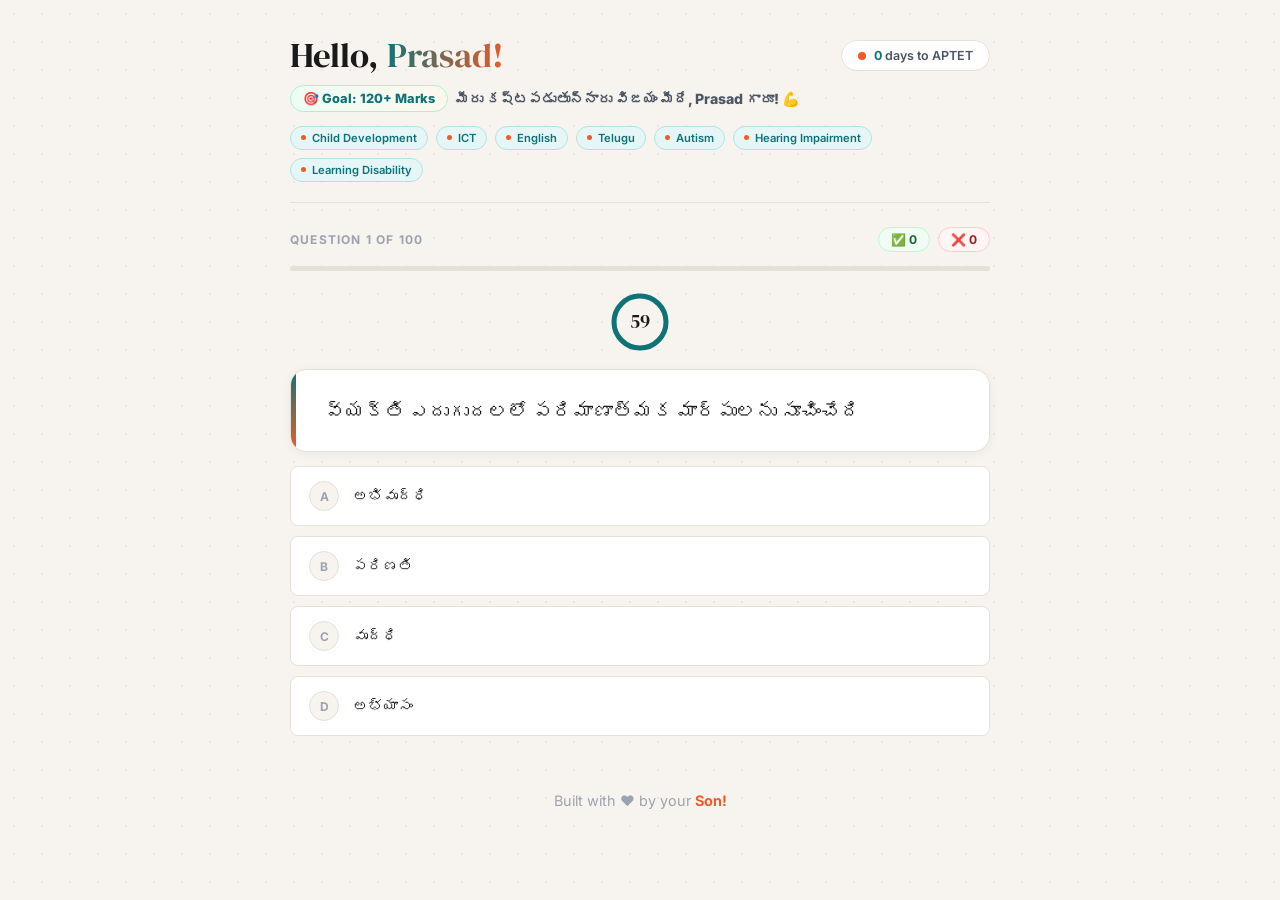
==== index.html @ bed736f5 "Day 6 Mock Test added" ====
<html lang="en">

<head>
    <meta charset="UTF-8" />
    <meta name="viewport" content="width=device-width, initial-scale=1.0" />
    <title>APTET Quiz – Prasad</title>
    <link rel="preconnect" href="https://fonts.googleapis.com">
    <link
        href="https://fonts.googleapis.com/css2?family=DM+Serif+Display&family=Inter:wght@400;500;600;700&display=swap"
        rel="stylesheet">
    <link rel="stylesheet" href="styles/style.css">
</head>

<body>

    <!-- HEADER -->
    <header>
        <div class="header-top">
            <h1 class="greeting">Hello, <em>Prasad!</em></h1>
            <div class="exam-pill">
                <span class="dot"></span>
                <span><strong id="days-left">–</strong> days to APTET</span>
            </div>
        </div>
        <p class="telugu-motivation">
            <span class="goal-badge">🎯 Goal: 120+ Marks</span>
            మీరు కష్టపడుతున్నారు విజయం మీదే, Prasad గారూ! 💪
        </p>
        <div class="subjects-strip" id="subjects-strip"></div>
    </header>

    <main>

        <!-- ── QUIZ SCREEN ── -->
        <div id="quiz-screen">
            <div class="quiz-topbar">
                <div class="q-label" id="q-label">Question 1 of 10</div>
                <div class="live-stats">
                    <div class="stat-chip score-chip" id="score-chip">✅ 0</div>
                    <div class="stat-chip wrong-chip" id="wrong-chip">❌ 0</div>
                </div>
            </div>

            <div class="progress-track">
                <div class="progress-fill" id="progress-fill" style="width:0%"></div>
            </div>

            <!-- Circular timer -->
            <div class="timer-ring-wrap">
                <div class="timer-ring" id="timer-ring">
                    <svg viewBox="0 0 62 62" width="62" height="62">
                        <circle class="tr-bg" cx="31" cy="31" r="26" />
                        <circle class="tr-arc" id="tr-arc" cx="31" cy="31" r="26" />
                    </svg>
                    <div class="timer-center">
                        <span class="timer-secs" id="timer-secs">60</span>
                    </div>
                </div>
            </div>

            <div class="q-card">
                <h2 id="q-text">Loading…</h2>
            </div>

            <div class="options-list" id="options-list"></div>
        </div>

        <!-- ── RESULT SCREEN ── -->
        <div id="result-screen">
            <div class="result-card">
                <div class="result-icon" id="res-icon">🎉</div>
                <div class="result-title" id="res-title">Well Done!</div>
                <div class="result-sub" id="res-sub">Here's your score</div>
                <div class="donut-wrap">
                    <div class="donut">
                        <svg viewBox="0 0 120 120" width="130" height="130">
                            <defs>
                                <linearGradient id="donutGrad" x1="0%" y1="0%" x2="100%" y2="0%">
                                    <stop offset="0%" stop-color="#0d7377" />
                                    <stop offset="100%" stop-color="#f05a28" />
                                </linearGradient>
                            </defs>
                            <circle class="d-bg" cx="60" cy="60" r="50" />
                            <circle class="d-arc" id="d-arc" cx="60" cy="60" r="50" stroke-dasharray="314"
                                stroke-dashoffset="314" />
                        </svg>
                        <div class="donut-inner">
                            <div class="donut-pct" id="d-pct">0%</div>
                            <div class="donut-lbl">Score</div>
                        </div>
                    </div>
                </div>
                <div class="stats-row">
                    <div class="s-box ok">
                        <div class="s-val" id="s-correct">0</div>
                        <div class="s-lbl">Correct</div>
                    </div>
                    <div class="s-box err">
                        <div class="s-val" id="s-wrong">0</div>
                        <div class="s-lbl">Wrong</div>
                    </div>
                </div>
                <button class="retry-btn" onclick="startQuiz()">Try Again</button>
            </div>
        </div>

    </main>

    <footer>Built with ❤️ by your <strong>Son!</strong></footer>

    <!-- STICKY BOTTOM BAR (explanation + next btn) -->
    <div class="bottom-bar" id="bottom-bar">
        <div class="bottom-bar-inner">
            <div class="exp-box">
                <div class="exp-head">💡 Explanation</div>
                <div id="exp-text"></div>
            </div>
            <button class="next-btn" id="next-btn" onclick="nextQ()">Next Question →</button>
        </div>
    </div>
    <script src="scripts/questions.js"></script>
    <script src="scripts/script.js"></script>
</body>

</html>
---- styles/style.css ----
/* ─── TOKENS ─────────────────────────────────── */
:root {
    --page-bg: #f7f4ef;
    --white: #ffffff;
    --teal: #0d7377;
    --coral: #f05a28;
    --amber: #f5a623;
    --green-ok: #16a34a;
    --red-err: #dc2626;
    --ink: #1a1a1a;
    --ink-mid: #4b5563;
    --ink-light: #9ca3af;
    --border: #e5e0d8;
    --radius-sm: 4px;
    --radius-md: 8px;
    --radius-lg: 16px;
    --bottom-bar-h: 0px;
    /* updated by JS when bar appears */
}

*,
*::before,
*::after {
    box-sizing: border-box;
    margin: 0;
    padding: 0;
    -webkit-tap-highlight-color: transparent;
}



html {
    scroll-behavior: smooth;
    scrollbar-width: thin;
    scrollbar-color: var(--coral) var(--border);
}

body {
    background: var(--page-bg);
    font-family: 'Inter', sans-serif;
    color: var(--ink);
    min-height: 100vh;
    display: flex;
    flex-direction: column;
    align-items: center;
    padding: 0 16px 0;
}

/* dot-grid texture */
body::before {
    content: '';
    position: fixed;
    inset: 0;
    background-image: radial-gradient(circle, #ccc6ba 1px, transparent 1px);
    background-size: 28px 28px;
    opacity: 0.28;
    pointer-events: none;
    z-index: 0;
}

/* ─── HEADER ─────────────────────────────────── */
header {
    width: 100%;
    max-width: 700px;
    margin-top: 36px;
    position: relative;
    z-index: 1;
    padding-bottom: 20px;
    border-bottom: 1.5px solid var(--border);
    animation: fadeUp .5s ease both;
}

.header-top {
    display: flex;
    align-items: flex-start;
    justify-content: space-between;
    width: 100%;
    flex-wrap: wrap;
    gap: 10px;
    margin-bottom: 10px;
}

.greeting {
    font-family: 'DM Serif Display', serif;
    font-size: clamp(1.6rem, 5vw, 2.2rem);
    font-weight: 400;
    line-height: 1.1;
    color: var(--ink);
}

.greeting em {
    font-style: normal;
    background: linear-gradient(100deg, var(--teal), var(--coral));
    background-clip: text;
    -webkit-background-clip: text;
    -webkit-text-fill-color: transparent;
}

.exam-pill {
    display: inline-flex;
    align-items: center;
    gap: 8px;
    background: var(--white);
    border: 1.5px solid var(--border);
    border-radius: 100px;
    padding: 7px 16px;
    font-size: 0.78rem;
    font-weight: 600;
    color: var(--ink-mid);
    white-space: nowrap;
    flex-shrink: 0;
    margin-top: 4px;
}

.exam-pill .dot {
    width: 8px;
    height: 8px;
    background: var(--coral);
    border-radius: 50%;
    animation: blink 1.6s ease infinite;
}

@keyframes blink {

    0%,
    100% {
        opacity: 1
    }

    50% {
        opacity: .3
    }
}

.exam-pill strong {
    color: var(--teal);
}

/* Telugu motivational line */
.telugu-motivation {
    font-size: 0.88rem;
    font-weight: 800;
    color: var(--ink-mid);
    line-height: 1.5;
    display: flex;
    align-items: center;
    gap: 7px;
    flex-wrap: wrap;
}

.telugu-motivation .goal-badge {
    display: inline-flex;
    align-items: center;
    gap: 5px;
    background: linear-gradient(100deg, #ecfdf5, #fff7ed);
    border: 1.5px solid #a7f3d0;
    border-radius: 100px;
    padding: 3px 12px;
    font-size: 0.8rem;
    font-weight: 800;
    color: var(--teal);
    white-space: nowrap;
}

/* Subjects Strip */
.subjects-strip {
    display: flex;
    flex-wrap: wrap;
    gap: 8px;
    margin-top: 14px;
}

.subject-tag {
    font-size: 0.7rem;
    font-weight: 600;
    color: var(--teal);
    background: #e6f6f7;
    border: 1px solid #b2e1e3;
    padding: 4px 10px;
    border-radius: 100px;
    display: flex;
    align-items: center;
    gap: 6px;
    transition: all .2s ease;
}

.subject-tag:hover {
    transform: translateY(-2px);
    background: var(--teal);
    color: var(--white);
    box-shadow: 0 4px 12px rgba(13, 115, 119, 0.15);
}

.subject-tag::before {
    content: '';
    width: 5px;
    height: 5px;
    background: var(--coral);
    border-radius: 50%;
}

/* ─── MAIN ───────────────────────────────────── */
main {
    width: 100%;
    max-width: 700px;
    margin-top: 24px;
    position: relative;
    z-index: 1;
    padding-bottom: calc(var(--bottom-bar-h) + 16px);
    transition: padding-bottom .38s cubic-bezier(.4, 0, .2, 1);
}

/* ─── QUIZ TOP BAR ───────────────────────────── */
.quiz-topbar {
    display: flex;
    align-items: center;
    justify-content: space-between;
    margin-bottom: 14px;
    gap: 10px;
}

.q-label {
    font-size: 0.75rem;
    font-weight: 700;
    text-transform: uppercase;
    letter-spacing: 1.2px;
    color: var(--ink-light);
}

.live-stats {
    display: flex;
    gap: 8px;
}

.stat-chip {
    display: flex;
    align-items: center;
    gap: 5px;
    background: var(--white);
    border: 1.5px solid var(--border);
    border-radius: 100px;
    padding: 4px 12px;
    font-size: 0.75rem;
    font-weight: 700;
    color: var(--ink-mid);
}

.stat-chip.wrong-chip {
    border-color: #fecaca;
    background: #fff5f5;
    color: #991b1b;
}

.stat-chip.score-chip {
    border-color: #bbf7d0;
    background: #f0fdf4;
    color: #166534;
}

/* ─── PROGRESS ───────────────────────────────── */
.progress-track {
    background: var(--border);
    border-radius: 100px;
    height: 5px;
    margin-bottom: 20px;
    overflow: hidden;
}

.progress-fill {
    height: 100%;
    background: linear-gradient(90deg, var(--teal), var(--coral));
    border-radius: 100px;
    transition: width .55s cubic-bezier(.4, 0, .2, 1);
}

/* ─── TIMER — circular ring ──────────────────── */
.timer-ring-wrap {
    display: flex;
    justify-content: center;
    margin-bottom: 16px;
}

.timer-ring {
    position: relative;
    width: 62px;
    height: 62px;
    flex-shrink: 0;
}

.timer-ring svg {
    transform: rotate(-90deg);
    display: block;
}

.timer-ring .tr-bg {
    fill: none;
    stroke: var(--border);
    stroke-width: 5;
}

.timer-ring .tr-arc {
    fill: none;
    stroke-width: 5;
    stroke-linecap: round;
    stroke: var(--teal);
    /* circumference of r=26: 2π×26 ≈ 163.4 */
    stroke-dasharray: 163.4;
    stroke-dashoffset: 0;
    transition: stroke-dashoffset 1s linear, stroke .4s ease;
}

.timer-ring .tr-arc.urgent {
    stroke: var(--red-err);
}

.timer-center {
    position: absolute;
    inset: 0;
    display: flex;
    flex-direction: column;
    align-items: center;
    justify-content: center;
    pointer-events: none;
}

.timer-secs {
    font-family: 'DM Serif Display', serif;
    font-size: 1.2rem;
    line-height: 1;
    color: var(--ink);
    transition: color .3s;
}

.timer-secs.urgent {
    color: var(--red-err);
}

/* pulse when urgent */
@keyframes timerPulse {

    0%,
    100% {
        transform: scale(1);
    }

    50% {
        transform: scale(1.08);
    }
}

.timer-ring.urgent-ring {
    animation: timerPulse .7s ease infinite;
}

/* ─── QUESTION CARD ──────────────────────────── */
.q-card {
    background: var(--white);
    border: 1.5px solid var(--border);
    border-radius: var(--radius-lg);
    padding: 26px 26px 24px 34px;
    margin-bottom: 14px;
    position: relative;
    overflow: hidden;
    box-shadow: 0 2px 12px rgba(0, 0, 0, 0.05);
    animation: fadeUp .35s ease both;
}

.q-card::before {
    content: '';
    position: absolute;
    left: 0;
    top: 0;
    bottom: 0;
    width: 5px;
    background: linear-gradient(180deg, var(--teal), var(--coral));
    border-radius: 4px 0 0 4px;
}

.q-card h2 {
    font-family: 'DM Serif Display', serif;
    font-size: clamp(1rem, 3vw, 1.22rem);
    font-weight: 400;
    line-height: 1.6;
    color: var(--ink);
}

/* ─── OPTIONS ────────────────────────────────── */
.options-list {
    display: flex;
    flex-direction: column;
    gap: 10px;
}

.opt {
    display: flex;
    align-items: center;
    gap: 14px;
    background: var(--white);
    border: 1.5px solid var(--border);
    border-radius: var(--radius-md);
    padding: 14px 18px;
    cursor: pointer;
    font-size: 0.92rem;
    color: var(--ink);
    text-align: left;
    font-family: 'Inter', sans-serif;
    transition: border-color .15s, background .15s, transform .15s;
}

.opt:focus-visible {
    outline: 2px solid var(--teal);
    outline-offset: 2px;
}

.opt-key {
    width: 30px;
    height: 30px;
    border-radius: 50%;
    border: 1.5px solid var(--border);
    display: flex;
    align-items: center;
    justify-content: center;
    font-size: 0.75rem;
    font-weight: 700;
    color: var(--ink-light);
    flex-shrink: 0;
    background: var(--page-bg);
    transition: background .15s, border-color .15s, color .15s;
}

.opt:not(:disabled):hover {
    border-color: var(--teal);
    background: #f0fafb;
    transform: translateX(3px);
}

.opt:not(:disabled):hover .opt-key {
    background: var(--teal);
    border-color: var(--teal);
    color: var(--white);
}

.opt.correct {
    border-color: var(--green-ok);
    background: #f0fdf4;
}

.opt.correct .opt-key {
    background: var(--green-ok);
    border-color: var(--green-ok);
    color: var(--white);
}

.opt.wrong {
    border-color: var(--red-err);
    background: #fff5f5;
}

.opt.wrong .opt-key {
    background: var(--red-err);
    border-color: var(--red-err);
    color: var(--white);
}

.opt:disabled {
    cursor: not-allowed;
}

/* ─── STICKY BOTTOM BAR ──────────────────────── */
.bottom-bar {
    position: fixed;
    bottom: 0;
    left: 0;
    right: 0;
    z-index: 100;
    display: flex;
    justify-content: center;
    /* hidden by default — slides up when shown */
    transform: translateY(100%);
    transition: transform .38s cubic-bezier(.4, 0, .2, 1);
}

.bottom-bar.visible {
    transform: translateY(0);
}

.bottom-bar-inner {
    width: 100%;
    max-width: 700px;
    padding: 14px 16px 20px;
    background: rgba(247, 244, 239, 0.96);
    backdrop-filter: blur(14px);
    -webkit-backdrop-filter: blur(14px);
    border-top: 1.5px solid var(--border);
    display: flex;
    flex-direction: column;
    gap: 10px;
}

/* Explanation inside bar */
.exp-box {
    background: #fffbeb;
    border: 1.5px solid #fde68a;
    border-radius: var(--radius-md);
    padding: 12px 16px;
    font-size: 0.85rem;
    line-height: 1.7;
    color: #78350f;
}

.exp-head {
    font-size: 0.68rem;
    font-weight: 700;
    text-transform: uppercase;
    letter-spacing: 1px;
    color: #92400e;
    margin-bottom: 5px;
}

/* Next button */
.next-btn {
    width: 100%;
    padding: 14px 20px;
    background: linear-gradient(100deg, var(--teal) 0%, var(--coral) 100%);
    color: var(--white);
    border: none;
    border-radius: var(--radius-md);
    font-family: 'Inter', sans-serif;
    font-size: 0.95rem;
    font-weight: 700;
    cursor: pointer;
    transition: opacity .15s, transform .15s;
    box-shadow: 0 3px 14px rgba(13, 115, 119, 0.25);
}

.next-btn:hover,
.next-btn:active {
    opacity: .88;
}

/* ─── RESULT SCREEN ──────────────────────────── */
#result-screen {
    display: none;
    animation: fadeUp .5s ease both;
    padding-bottom: 40px;
}

.result-card {
    background: var(--white);
    border: 1.5px solid var(--border);
    border-radius: var(--radius-lg);
    padding: 40px 32px 32px;
    text-align: center;
    box-shadow: 0 4px 20px rgba(0, 0, 0, 0.06);
}

.result-icon {
    font-size: 3.5rem;
    margin-bottom: 10px;
    animation: popIn .5s cubic-bezier(.17, .67, .35, 1.5) both;
}

@keyframes popIn {
    from {
        transform: scale(0)
    }

    to {
        transform: scale(1)
    }
}

.result-title {
    font-family: 'DM Serif Display', serif;
    font-size: 2rem;
    font-weight: 400;
    color: var(--ink);
    margin-bottom: 6px;
}

.result-sub {
    font-size: 0.88rem;
    color: var(--ink-light);
    margin-bottom: 32px;
}

/* donut */
.donut-wrap {
    display: flex;
    justify-content: center;
    margin-bottom: 28px;
}

.donut {
    position: relative;
    width: 130px;
    height: 130px;
}

.donut svg {
    transform: rotate(-90deg);
    display: block;
}

.donut .d-bg {
    fill: none;
    stroke: var(--border);
    stroke-width: 9;
}

.donut .d-arc {
    fill: none;
    stroke-width: 9;
    stroke-linecap: round;
    stroke: url(#donutGrad);
    transition: stroke-dashoffset 1.1s cubic-bezier(.4, 0, .2, 1);
}

.donut-inner {
    position: absolute;
    inset: 0;
    display: flex;
    flex-direction: column;
    align-items: center;
    justify-content: center;
}

.donut-pct {
    font-family: 'DM Serif Display', serif;
    font-size: 2rem;
    line-height: 1;
    color: var(--ink);
}

.donut-lbl {
    font-size: 0.68rem;
    font-weight: 600;
    color: var(--ink-light);
    margin-top: 3px;
}

.stats-row {
    display: grid;
    grid-template-columns: repeat(2, 1fr);
    gap: 10px;
    margin-bottom: 28px;
}

.s-box {
    border: 1.5px solid var(--border);
    border-radius: var(--radius-sm);
    padding: 14px 8px;
    background: var(--page-bg);
}

.s-val {
    font-family: 'DM Serif Display', serif;
    font-size: 1.8rem;
    line-height: 1;
}

.s-lbl {
    font-size: 0.7rem;
    font-weight: 600;
    color: var(--ink-light);
    margin-top: 4px;
}

.s-box.ok .s-val {
    color: var(--green-ok);
}

.s-box.err .s-val {
    color: var(--red-err);
}

.retry-btn {
    width: 100%;
    padding: 14px;
    background: linear-gradient(100deg, var(--teal), var(--coral));
    color: var(--white);
    border: none;
    border-radius: var(--radius-md);
    font-family: 'Inter', sans-serif;
    font-size: 0.95rem;
    font-weight: 700;
    cursor: pointer;
    transition: opacity .15s, transform .15s;
    box-shadow: 0 3px 14px rgba(13, 115, 119, 0.25);
}

.retry-btn:hover {
    opacity: .88;
    transform: translateY(-1px);
}

/* ─── FOOTER ─────────────────────────────────── */
footer {
    position: relative;
    z-index: 1;
    margin-top: 40px;
    margin-bottom: 28px;
    font-size: 0.9rem;
    color: var(--ink-light);
    text-align: center;
}

footer strong {
    color: var(--coral);
}

/* ─── CONFETTI ───────────────────────────────── */
.cf {
    position: fixed;
    width: 7px;
    height: 13px;
    border-radius: 2px;
    top: -20px;
    pointer-events: none;
    z-index: 9999;
    animation: cfFall linear forwards;
}

@keyframes cfFall {
    to {
        transform: translateY(110vh) rotate(600deg);
        opacity: 0;
    }
}

/* ─── UTIL ───────────────────────────────────── */
@keyframes fadeUp {
    from {
        opacity: 0;
        transform: translateY(14px);
    }

    to {
        opacity: 1;
        transform: translateY(0);
    }
}
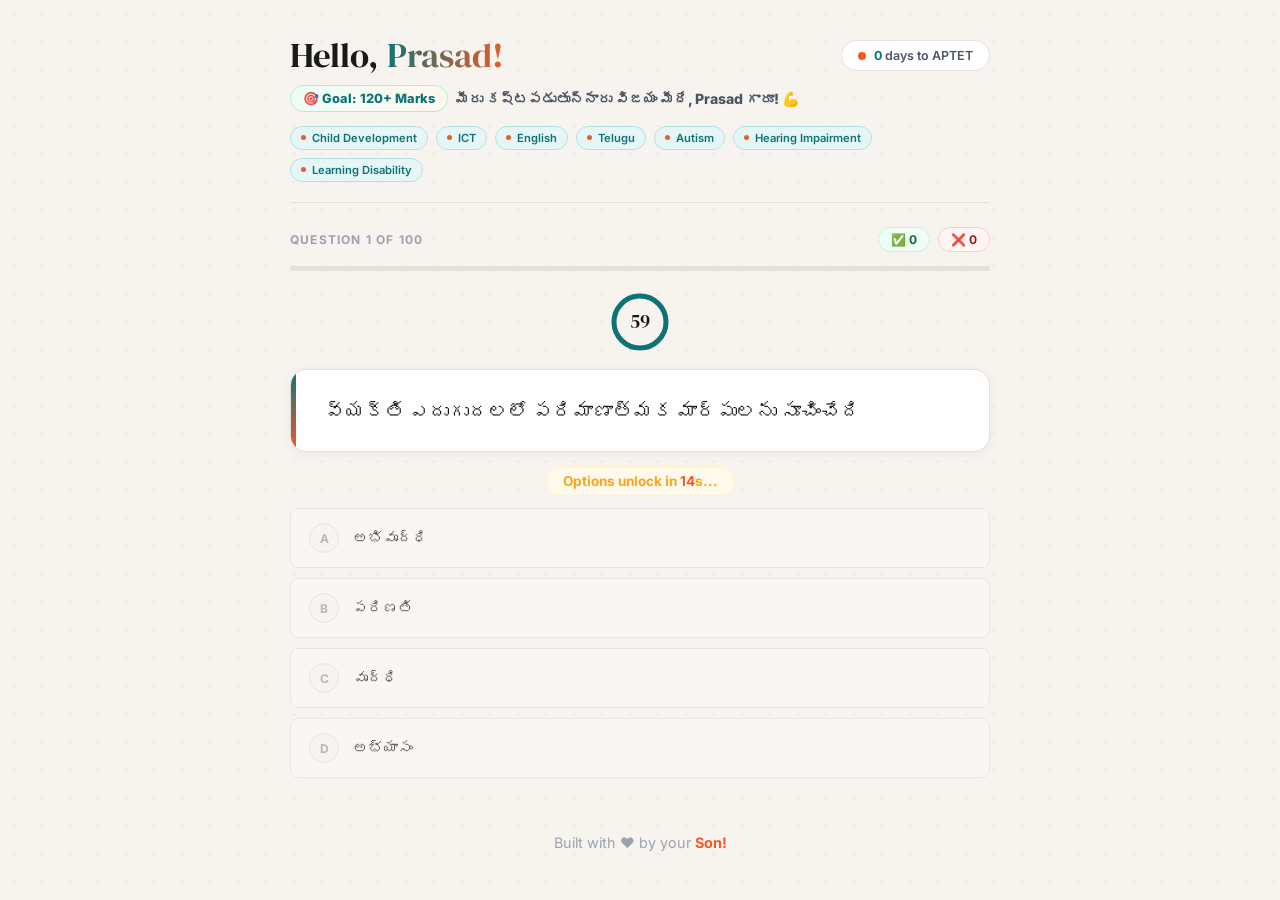
==== commit 36fedd7d: "Options unlock after 15sec fetature" ====
--- a/index.html
+++ b/index.html
@@ -62,6 +62,10 @@
                 <h2 id="q-text">Loading…</h2>
             </div>
 
+            <div id="lock-notice" class="lock-notice">
+                Options unlock in <span id="lock-timer">15</span>s...
+            </div>
+
             <div class="options-list" id="options-list"></div>
         </div>
 
--- a/styles/style.css
+++ b/styles/style.css
@@ -384,6 +384,26 @@
     color: var(--ink);
 }
 
+/* ─── LOCK NOTICE ────────────────────────────── */
+.lock-notice {
+    text-align: center;
+    font-size: 0.85rem;
+    font-weight: 700;
+    color: var(--amber);
+    margin: 0 auto 12px;
+    background: #fff9eb;
+    padding: 6px 16px;
+    border-radius: 100px;
+    border: 1px solid #fef3c7;
+    display: block;
+    width: fit-content;
+    animation: fadeUp .3s ease both;
+}
+
+#lock-timer {
+    color: var(--coral);
+}
+
 /* ─── OPTIONS ────────────────────────────────── */
 .options-list {
     display: flex;
@@ -464,6 +484,11 @@
 
 .opt:disabled {
     cursor: not-allowed;
+}
+
+.opt:disabled:not(.correct):not(.wrong) {
+    opacity: 0.75;
+    background: #f9f9f9;
 }
 
 /* ─── STICKY BOTTOM BAR ──────────────────────── */
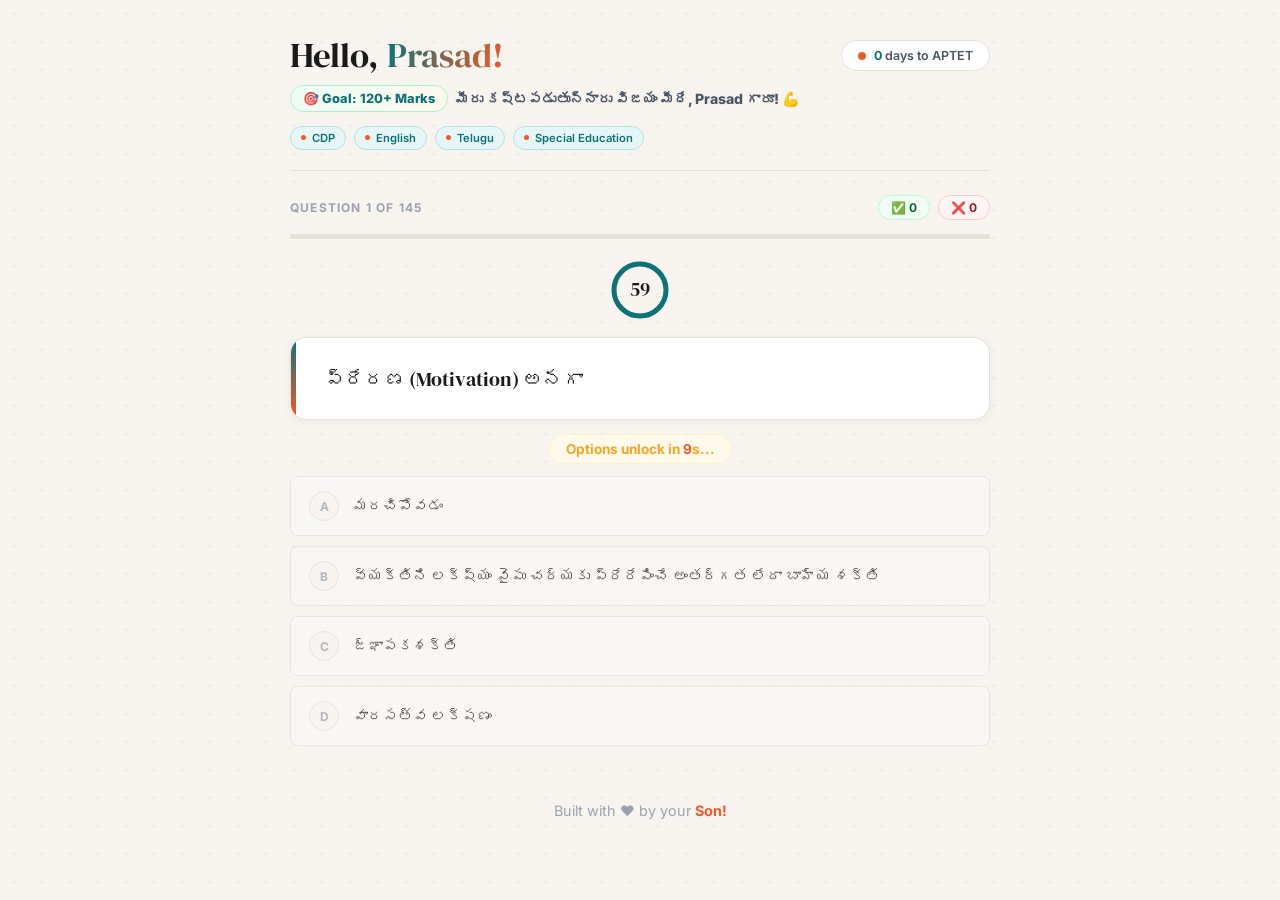
==== commit 6467d2f5: "Feature: Mistakes Report Generating at he end of the quiz" ====
--- a/index.html
+++ b/index.html
@@ -104,7 +104,10 @@
                         <div class="s-lbl">Wrong</div>
                     </div>
                 </div>
-                <button class="retry-btn" onclick="startQuiz()">Try Again</button>
+                <div class="result-actions">
+                    <button class="retry-btn" onclick="startQuiz()">Try Again</button>
+                    <button class="download-btn" id="download-btn" onclick="downloadPDF()">Download Report (PDF)</button>
+                </div>
             </div>
         </div>
 
--- a/styles/style.css
+++ b/styles/style.css
@@ -184,13 +184,6 @@
     transition: all .2s ease;
 }
 
-.subject-tag:hover {
-    transform: translateY(-2px);
-    background: var(--teal);
-    color: var(--white);
-    box-shadow: 0 4px 12px rgba(13, 115, 119, 0.15);
-}
-
 .subject-tag::before {
     content: '';
     width: 5px;
@@ -719,6 +712,38 @@
     transform: translateY(-1px);
 }
 
+/* ─── RESULT ACTIONS ──────────────────────────── */
+.result-actions {
+    display: flex;
+    flex-direction: column;
+    gap: 10px;
+}
+
+.download-btn {
+    width: 100%;
+    padding: 14px;
+    background: var(--white);
+    color: var(--teal);
+    border: 2px solid var(--teal);
+    border-radius: var(--radius-md);
+    font-family: 'Inter', sans-serif;
+    font-size: 0.95rem;
+    font-weight: 700;
+    cursor: pointer;
+    transition: all .15s;
+    box-shadow: 0 3px 14px rgba(13, 115, 119, 0.12);
+}
+
+.download-btn:hover {
+    background: var(--teal);
+    color: var(--white);
+    transform: translateY(-1px);
+}
+
+.download-btn:active {
+    transform: translateY(0);
+}
+
 /* ─── FOOTER ─────────────────────────────────── */
 footer {
     position: relative;
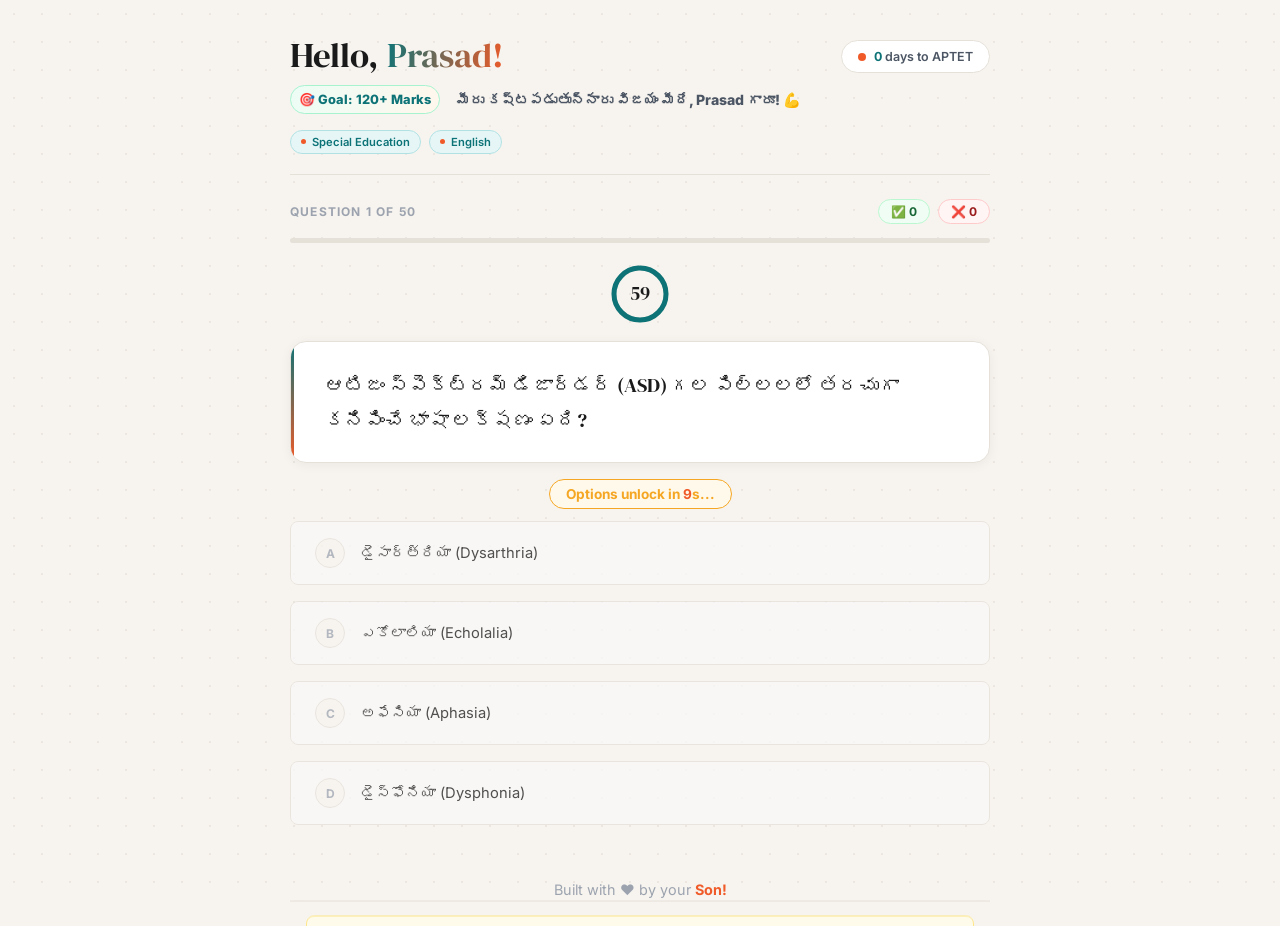
==== commit 0674b161: "Made some changes in styles" ====
--- a/index.html
+++ b/index.html
@@ -122,7 +122,7 @@
                 <div class="exp-head">💡 Explanation</div>
                 <div id="exp-text"></div>
             </div>
-            <button class="next-btn" id="next-btn" onclick="nextQ()">Next Question →</button>
+            <button class="next-btn" id="next-btn" onclick="nextQ()">Next Question</button>
         </div>
     </div>
     <script src="scripts/questions.js"></script>
--- a/styles/style.css
+++ b/styles/style.css
@@ -103,7 +103,7 @@
     background: var(--white);
     border: 1.5px solid var(--border);
     border-radius: 100px;
-    padding: 7px 16px;
+    padding: 0.5rem 1rem;
     font-size: 0.78rem;
     font-weight: 600;
     color: var(--ink-mid);
@@ -117,7 +117,7 @@
     height: 8px;
     background: var(--coral);
     border-radius: 50%;
-    animation: blink 1.6s ease infinite;
+    animation: blink 2s ease infinite;
 }
 
 @keyframes blink {
@@ -144,18 +144,18 @@
     line-height: 1.5;
     display: flex;
     align-items: center;
-    gap: 7px;
+    gap: 1rem;
     flex-wrap: wrap;
 }
 
 .telugu-motivation .goal-badge {
     display: inline-flex;
     align-items: center;
-    gap: 5px;
+    gap: 0.5rem;
     background: linear-gradient(100deg, #ecfdf5, #fff7ed);
     border: 1.5px solid #a7f3d0;
     border-radius: 100px;
-    padding: 3px 12px;
+    padding: 0.25rem 0.5rem;
     font-size: 0.8rem;
     font-weight: 800;
     color: var(--teal);
@@ -167,7 +167,7 @@
     display: flex;
     flex-wrap: wrap;
     gap: 8px;
-    margin-top: 14px;
+    margin-top: 1rem;
 }
 
 .subject-tag {
@@ -351,7 +351,7 @@
     border: 1.5px solid var(--border);
     border-radius: var(--radius-lg);
     padding: 26px 26px 24px 34px;
-    margin-bottom: 14px;
+    margin-bottom: 1rem;
     position: relative;
     overflow: hidden;
     box-shadow: 0 2px 12px rgba(0, 0, 0, 0.05);
@@ -364,16 +364,15 @@
     left: 0;
     top: 0;
     bottom: 0;
-    width: 5px;
+    width: 3px;
     background: linear-gradient(180deg, var(--teal), var(--coral));
-    border-radius: 4px 0 0 4px;
 }
 
 .q-card h2 {
     font-family: 'DM Serif Display', serif;
     font-size: clamp(1rem, 3vw, 1.22rem);
-    font-weight: 400;
-    line-height: 1.6;
+    font-weight: 500;
+    line-height: 1.8;
     color: var(--ink);
 }
 
@@ -387,7 +386,7 @@
     background: #fff9eb;
     padding: 6px 16px;
     border-radius: 100px;
-    border: 1px solid #fef3c7;
+    border: 1px solid var(--amber);
     display: block;
     width: fit-content;
     animation: fadeUp .3s ease both;
@@ -401,17 +400,17 @@
 .options-list {
     display: flex;
     flex-direction: column;
-    gap: 10px;
+    gap: 1rem;
 }
 
 .opt {
     display: flex;
     align-items: center;
-    gap: 14px;
+    gap: 1rem;
     background: var(--white);
     border: 1.5px solid var(--border);
     border-radius: var(--radius-md);
-    padding: 14px 18px;
+    padding: 1rem 1.5rem;
     cursor: pointer;
     font-size: 0.92rem;
     color: var(--ink);
@@ -438,13 +437,12 @@
     color: var(--ink-light);
     flex-shrink: 0;
     background: var(--page-bg);
-    transition: background .15s, border-color .15s, color .15s;
+    transition: all 0.3s ease-in-out;
 }
 
 .opt:not(:disabled):hover {
     border-color: var(--teal);
     background: #f0fafb;
-    transform: translateX(3px);
 }
 
 .opt:not(:disabled):hover .opt-key {
@@ -520,10 +518,11 @@
     background: #fffbeb;
     border: 1.5px solid #fde68a;
     border-radius: var(--radius-md);
-    padding: 12px 16px;
+    padding: 0.5rem 1rem;
     font-size: 0.85rem;
+    font-weight: 600;
     line-height: 1.7;
-    color: #78350f;
+    color: var(--teal);
 }
 
 .exp-head {
@@ -532,22 +531,22 @@
     text-transform: uppercase;
     letter-spacing: 1px;
     color: #92400e;
-    margin-bottom: 5px;
 }
 
 /* Next button */
 .next-btn {
     width: 100%;
-    padding: 14px 20px;
+    padding: 1rem 1.5rem;
     background: linear-gradient(100deg, var(--teal) 0%, var(--coral) 100%);
     color: var(--white);
     border: none;
     border-radius: var(--radius-md);
     font-family: 'Inter', sans-serif;
     font-size: 0.95rem;
-    font-weight: 700;
+    font-weight: 600;
+    letter-spacing: 0.7;
     cursor: pointer;
-    transition: opacity .15s, transform .15s;
+    transition: all 0.3s ease-in-out;
     box-shadow: 0 3px 14px rgba(13, 115, 119, 0.25);
 }
 
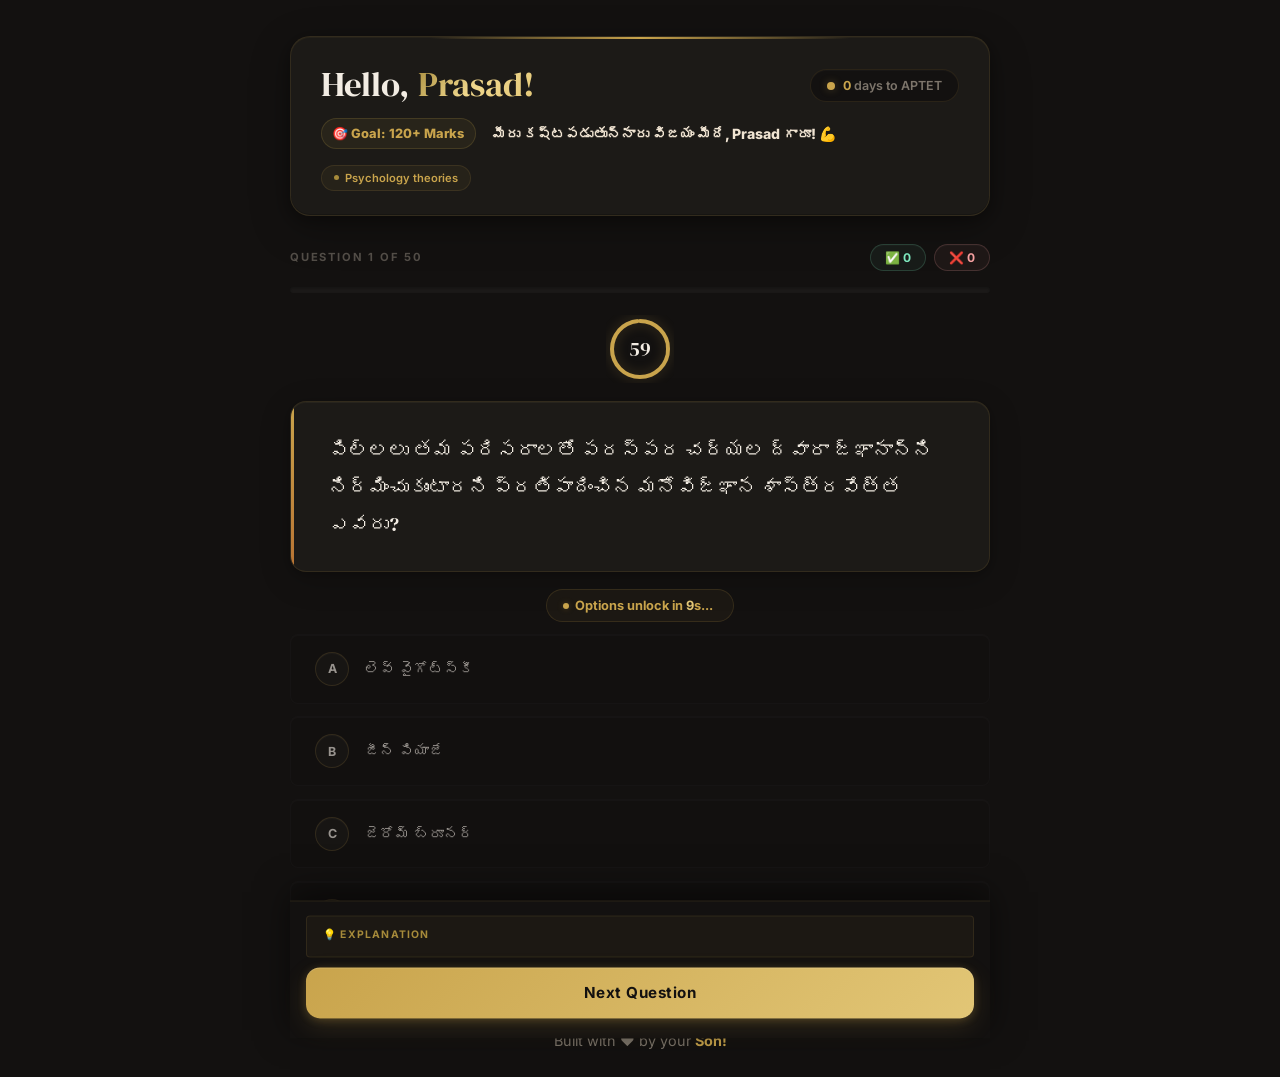
==== commit 8e051337: "Gold UI Design added" ====
--- a/index.html
+++ b/index.html
@@ -48,9 +48,9 @@
             <!-- Circular timer -->
             <div class="timer-ring-wrap">
                 <div class="timer-ring" id="timer-ring">
-                    <svg viewBox="0 0 62 62" width="62" height="62">
-                        <circle class="tr-bg" cx="31" cy="31" r="26" />
-                        <circle class="tr-arc" id="tr-arc" cx="31" cy="31" r="26" />
+                    <svg viewBox="0 0 68 68" width="68" height="68">
+                        <circle class="tr-bg" cx="34" cy="34" r="28" />
+                        <circle class="tr-arc" id="tr-arc" cx="34" cy="34" r="28" />
                     </svg>
                     <div class="timer-center">
                         <span class="timer-secs" id="timer-secs">60</span>
@@ -80,8 +80,8 @@
                         <svg viewBox="0 0 120 120" width="130" height="130">
                             <defs>
                                 <linearGradient id="donutGrad" x1="0%" y1="0%" x2="100%" y2="0%">
-                                    <stop offset="0%" stop-color="#0d7377" />
-                                    <stop offset="100%" stop-color="#f05a28" />
+                                    <stop offset="0%" stop-color="#d4a853" />
+                                    <stop offset="100%" stop-color="#e8dcc8" />
                                 </linearGradient>
                             </defs>
                             <circle class="d-bg" cx="60" cy="60" r="50" />
--- a/styles/style.css
+++ b/styles/style.css
@@ -1,21 +1,34 @@
+/* ═══════════════════════════════════════════════════
+   APTET QUIZ — Premium Gold Edition
+   ═══════════════════════════════════════════════════ */
+
 /* ─── TOKENS ─────────────────────────────────── */
 :root {
-    --page-bg: #f7f4ef;
-    --white: #ffffff;
-    --teal: #0d7377;
-    --coral: #f05a28;
-    --amber: #f5a623;
-    --green-ok: #16a34a;
-    --red-err: #dc2626;
-    --ink: #1a1a1a;
-    --ink-mid: #4b5563;
-    --ink-light: #9ca3af;
-    --border: #e5e0d8;
+    --bg: #131110;
+    --surface: #1c1a17;
+    --surface-alt: #221f1b;
+    --surface-elevated: #2a2622;
+    --gold: #c9a44c;
+    --gold-bright: #e2c676;
+    --gold-dim: #a68a3a;
+    --gold-glow: rgba(201, 164, 76, 0.3);
+    --champagne: #f0d78c;
+    --copper: #b87333;
+    --ivory: #f0e4d2;
+    --correct: #7ee8be;
+    --correct-glow: rgba(126, 232, 190, 0.2);
+    --wrong: #f5a0a0;
+    --wrong-glow: rgba(245, 160, 160, 0.2);
+    --text: #f2ece3;
+    --text-dim: #7d756b;
+    --text-muted: #524d47;
+    --border: rgba(201, 164, 76, 0.12);
+    --border-strong: rgba(201, 164, 76, 0.3);
     --radius-sm: 4px;
     --radius-md: 8px;
     --radius-lg: 16px;
+    --radius-xl: 20px;
     --bottom-bar-h: 0px;
-    /* updated by JS when bar appears */
 }
 
 *,
@@ -27,35 +40,23 @@
     -webkit-tap-highlight-color: transparent;
 }
 
-
-
 html {
     scroll-behavior: smooth;
     scrollbar-width: thin;
-    scrollbar-color: var(--coral) var(--border);
+    scrollbar-color: var(--gold-dim) var(--surface);
 }
 
 body {
-    background: var(--page-bg);
+    background: var(--bg);
     font-family: 'Inter', sans-serif;
-    color: var(--ink);
+    color: var(--text);
     min-height: 100vh;
     display: flex;
     flex-direction: column;
     align-items: center;
     padding: 0 16px 0;
-}
-
-/* dot-grid texture */
-body::before {
-    content: '';
-    position: fixed;
-    inset: 0;
-    background-image: radial-gradient(circle, #ccc6ba 1px, transparent 1px);
-    background-size: 28px 28px;
-    opacity: 0.28;
-    pointer-events: none;
-    z-index: 0;
+    overflow-x: hidden;
+    position: relative;
 }
 
 /* ─── HEADER ─────────────────────────────────── */
@@ -65,9 +66,28 @@
     margin-top: 36px;
     position: relative;
     z-index: 1;
-    padding-bottom: 20px;
-    border-bottom: 1.5px solid var(--border);
+    padding: 28px 30px 24px;
+    background: var(--surface);
+    border: 1px solid var(--border);
+    border-radius: var(--radius-xl);
+    box-shadow:
+        0 4px 16px rgba(0, 0, 0, 0.3),
+        0 12px 40px rgba(0, 0, 0, 0.25),
+        inset 0 1px 0 rgba(201, 164, 76, 0.06),
+        inset 0 -1px 0 rgba(0, 0, 0, 0.2);
     animation: fadeUp .5s ease both;
+    overflow: hidden;
+}
+
+header::before {
+    content: '';
+    position: absolute;
+    top: 0;
+    left: 50%;
+    transform: translateX(-50%);
+    width: 60%;
+    height: 2px;
+    background: linear-gradient(90deg, transparent, var(--gold), transparent);
 }
 
 .header-top {
@@ -77,7 +97,7 @@
     width: 100%;
     flex-wrap: wrap;
     gap: 10px;
-    margin-bottom: 10px;
+    margin-bottom: 14px;
 }
 
 .greeting {
@@ -85,12 +105,12 @@
     font-size: clamp(1.6rem, 5vw, 2.2rem);
     font-weight: 400;
     line-height: 1.1;
-    color: var(--ink);
+    color: var(--text);
 }
 
 .greeting em {
     font-style: normal;
-    background: linear-gradient(100deg, var(--teal), var(--coral));
+    background: linear-gradient(135deg, var(--gold-dim), var(--champagne), var(--gold-bright));
     background-clip: text;
     -webkit-background-clip: text;
     -webkit-text-fill-color: transparent;
@@ -100,47 +120,42 @@
     display: inline-flex;
     align-items: center;
     gap: 8px;
-    background: var(--white);
-    border: 1.5px solid var(--border);
+    background: var(--bg);
+    border: 1px solid var(--border);
     border-radius: 100px;
     padding: 0.5rem 1rem;
     font-size: 0.78rem;
     font-weight: 600;
-    color: var(--ink-mid);
+    color: var(--text-dim);
     white-space: nowrap;
     flex-shrink: 0;
     margin-top: 4px;
+    box-shadow: inset 0 1px 0 rgba(255, 255, 255, 0.02);
 }
 
 .exam-pill .dot {
     width: 8px;
     height: 8px;
-    background: var(--coral);
+    background: var(--gold);
     border-radius: 50%;
     animation: blink 2s ease infinite;
+    box-shadow: 0 0 8px var(--gold-glow);
 }
 
 @keyframes blink {
-
-    0%,
-    100% {
-        opacity: 1
-    }
-
-    50% {
-        opacity: .3
-    }
+    0%, 100% { opacity: 1; }
+    50% { opacity: .3; }
 }
 
 .exam-pill strong {
-    color: var(--teal);
+    color: var(--gold);
 }
 
 /* Telugu motivational line */
 .telugu-motivation {
     font-size: 0.88rem;
     font-weight: 800;
-    color: var(--ink-mid);
+    color: var(--ivory);
     line-height: 1.5;
     display: flex;
     align-items: center;
@@ -152,13 +167,13 @@
     display: inline-flex;
     align-items: center;
     gap: 0.5rem;
-    background: linear-gradient(100deg, #ecfdf5, #fff7ed);
-    border: 1.5px solid #a7f3d0;
+    background: rgba(201, 164, 76, 0.07);
+    border: 1px solid rgba(201, 164, 76, 0.18);
     border-radius: 100px;
-    padding: 0.25rem 0.5rem;
+    padding: 0.3rem 0.65rem;
     font-size: 0.8rem;
     font-weight: 800;
-    color: var(--teal);
+    color: var(--gold);
     white-space: nowrap;
 }
 
@@ -173,30 +188,35 @@
 .subject-tag {
     font-size: 0.7rem;
     font-weight: 600;
-    color: var(--teal);
-    background: #e6f6f7;
-    border: 1px solid #b2e1e3;
-    padding: 4px 10px;
+    color: var(--gold);
+    background: rgba(201, 164, 76, 0.06);
+    border: 1px solid rgba(201, 164, 76, 0.12);
+    padding: 5px 12px;
     border-radius: 100px;
     display: flex;
     align-items: center;
     gap: 6px;
-    transition: all .2s ease;
+    transition: all .25s ease;
 }
 
 .subject-tag::before {
     content: '';
     width: 5px;
     height: 5px;
-    background: var(--coral);
+    background: var(--gold-dim);
     border-radius: 50%;
+}
+
+.subject-tag:hover {
+    background: rgba(201, 164, 76, 0.12);
+    border-color: rgba(201, 164, 76, 0.25);
 }
 
 /* ─── MAIN ───────────────────────────────────── */
 main {
     width: 100%;
     max-width: 700px;
-    margin-top: 24px;
+    margin-top: 28px;
     position: relative;
     z-index: 1;
     padding-bottom: calc(var(--bottom-bar-h) + 16px);
@@ -208,75 +228,96 @@
     display: flex;
     align-items: center;
     justify-content: space-between;
-    margin-bottom: 14px;
+    margin-bottom: 16px;
     gap: 10px;
 }
 
 .q-label {
+    font-size: 0.7rem;
+    font-weight: 700;
+    text-transform: uppercase;
+    letter-spacing: 1.8px;
+    color: var(--text-muted);
+}
+
+.live-stats {
+    display: flex;
+    gap: 8px;
+}
+
+.stat-chip {
+    display: flex;
+    align-items: center;
+    gap: 5px;
+    background: var(--surface);
+    border: 1px solid var(--border);
+    border-radius: 100px;
+    padding: 5px 14px;
     font-size: 0.75rem;
     font-weight: 700;
-    text-transform: uppercase;
-    letter-spacing: 1.2px;
-    color: var(--ink-light);
-}
-
-.live-stats {
-    display: flex;
-    gap: 8px;
-}
-
-.stat-chip {
-    display: flex;
-    align-items: center;
-    gap: 5px;
-    background: var(--white);
-    border: 1.5px solid var(--border);
-    border-radius: 100px;
-    padding: 4px 12px;
-    font-size: 0.75rem;
-    font-weight: 700;
-    color: var(--ink-mid);
+    color: var(--text-dim);
+    box-shadow: inset 0 1px 0 rgba(255, 255, 255, 0.02);
 }
 
 .stat-chip.wrong-chip {
-    border-color: #fecaca;
-    background: #fff5f5;
-    color: #991b1b;
+    border-color: rgba(245, 160, 160, 0.18);
+    background: rgba(245, 160, 160, 0.05);
+    color: var(--wrong);
 }
 
 .stat-chip.score-chip {
-    border-color: #bbf7d0;
-    background: #f0fdf4;
-    color: #166534;
+    border-color: rgba(126, 232, 190, 0.18);
+    background: rgba(126, 232, 190, 0.05);
+    color: var(--correct);
 }
 
 /* ─── PROGRESS ───────────────────────────────── */
 .progress-track {
-    background: var(--border);
+    background: rgba(255, 255, 255, 0.04);
     border-radius: 100px;
-    height: 5px;
-    margin-bottom: 20px;
+    height: 6px;
+    margin-bottom: 22px;
     overflow: hidden;
+    box-shadow: inset 0 1px 3px rgba(0, 0, 0, 0.3);
 }
 
 .progress-fill {
     height: 100%;
-    background: linear-gradient(90deg, var(--teal), var(--coral));
+    background: linear-gradient(90deg, var(--gold-dim), var(--gold), var(--gold-bright));
     border-radius: 100px;
     transition: width .55s cubic-bezier(.4, 0, .2, 1);
+    box-shadow: 0 0 10px var(--gold-glow);
+    position: relative;
+}
+
+.progress-fill::after {
+    content: '';
+    position: absolute;
+    top: 0;
+    left: 0;
+    right: 0;
+    bottom: 0;
+    background: linear-gradient(90deg, transparent 0%, rgba(255,255,255,0.12) 50%, transparent 100%);
+    animation: shimmer 2s ease-in-out infinite;
+    border-radius: 100px;
+}
+
+@keyframes shimmer {
+    0% { transform: translateX(-100%); }
+    100% { transform: translateX(100%); }
 }
 
 /* ─── TIMER — circular ring ──────────────────── */
 .timer-ring-wrap {
     display: flex;
     justify-content: center;
-    margin-bottom: 16px;
+    margin-bottom: 18px;
 }
 
 .timer-ring {
     position: relative;
-    width: 62px;
-    height: 62px;
+    width: 68px;
+    height: 68px;
     flex-shrink: 0;
 }
 
@@ -287,23 +328,24 @@
 
 .timer-ring .tr-bg {
     fill: none;
-    stroke: var(--border);
-    stroke-width: 5;
+    stroke: rgba(255, 255, 255, 0.04);
+    stroke-width: 4;
 }
 
 .timer-ring .tr-arc {
     fill: none;
-    stroke-width: 5;
+    stroke-width: 4;
     stroke-linecap: round;
-    stroke: var(--teal);
-    /* circumference of r=26: 2π×26 ≈ 163.4 */
-    stroke-dasharray: 163.4;
+    stroke: var(--gold);
+    stroke-dasharray: 175.9;
     stroke-dashoffset: 0;
     transition: stroke-dashoffset 1s linear, stroke .4s ease;
+    filter: drop-shadow(0 0 6px var(--gold-glow));
 }
 
 .timer-ring .tr-arc.urgent {
-    stroke: var(--red-err);
+    stroke: var(--wrong);
+    filter: drop-shadow(0 0 8px var(--wrong-glow));
 }
 
 .timer-center {
@@ -318,43 +360,39 @@
 
 .timer-secs {
     font-family: 'DM Serif Display', serif;
-    font-size: 1.2rem;
+    font-size: 1.25rem;
     line-height: 1;
-    color: var(--ink);
+    color: var(--text);
     transition: color .3s;
 }
 
 .timer-secs.urgent {
-    color: var(--red-err);
-}
-
-/* pulse when urgent */
+    color: var(--wrong);
+}
+
 @keyframes timerPulse {
-
-    0%,
-    100% {
-        transform: scale(1);
-    }
-
-    50% {
-        transform: scale(1.08);
-    }
-}
-
-.timer-ring.urgent-ring {
+    0%, 100% { filter: drop-shadow(0 0 6px var(--wrong-glow)); }
+    50% { filter: drop-shadow(0 0 18px rgba(245, 160, 160, 0.45)); }
+}
+
+.timer-ring.urgent-ring svg {
     animation: timerPulse .7s ease infinite;
 }
 
 /* ─── QUESTION CARD ──────────────────────────── */
 .q-card {
-    background: var(--white);
-    border: 1.5px solid var(--border);
+    background: var(--surface);
+    border: 1px solid var(--border);
     border-radius: var(--radius-lg);
-    padding: 26px 26px 24px 34px;
-    margin-bottom: 1rem;
+    padding: 30px 30px 28px 38px;
+    margin-bottom: 1.1rem;
     position: relative;
     overflow: hidden;
-    box-shadow: 0 2px 12px rgba(0, 0, 0, 0.05);
+    box-shadow:
+        0 2px 8px rgba(0, 0, 0, 0.2),
+        0 8px 32px rgba(0, 0, 0, 0.2),
+        inset 0 1px 0 rgba(201, 164, 76, 0.04),
+        inset 0 1px 0 rgba(255, 255, 255, 0.015);
     animation: fadeUp .35s ease both;
 }
 
@@ -365,112 +403,172 @@
     top: 0;
     bottom: 0;
     width: 3px;
-    background: linear-gradient(180deg, var(--teal), var(--coral));
+    background: linear-gradient(180deg, var(--gold), var(--copper));
 }
 
 .q-card h2 {
     font-family: 'DM Serif Display', serif;
-    font-size: clamp(1rem, 3vw, 1.22rem);
+    font-size: clamp(1.02rem, 3vw, 1.25rem);
     font-weight: 500;
-    line-height: 1.8;
-    color: var(--ink);
+    line-height: 1.85;
+    color: var(--text);
 }
 
 /* ─── LOCK NOTICE ────────────────────────────── */
 .lock-notice {
     text-align: center;
-    font-size: 0.85rem;
+    font-size: 0.8rem;
     font-weight: 700;
-    color: var(--amber);
+    color: var(--gold);
     margin: 0 auto 12px;
-    background: #fff9eb;
-    padding: 6px 16px;
+    background: rgba(201, 164, 76, 0.05);
+    padding: 8px 20px;
     border-radius: 100px;
-    border: 1px solid var(--amber);
+    border: 1px solid rgba(201, 164, 76, 0.15);
     display: block;
     width: fit-content;
     animation: fadeUp .3s ease both;
+    position: relative;
+    padding-left: 28px;
+}
+
+.lock-notice::before {
+    content: '';
+    position: absolute;
+    left: 16px;
+    top: 50%;
+    transform: translateY(-50%);
+    width: 6px;
+    height: 6px;
+    background: var(--gold);
+    border-radius: 50%;
+    box-shadow: 0 0 6px var(--gold-glow);
 }
 
 #lock-timer {
-    color: var(--coral);
+    color: var(--gold-bright);
 }
 
 /* ─── OPTIONS ────────────────────────────────── */
 .options-list {
     display: flex;
     flex-direction: column;
+    gap: 0.8rem;
+}
+
+.opt {
+    display: flex;
+    align-items: center;
     gap: 1rem;
-}
-
-.opt {
-    display: flex;
-    align-items: center;
-    gap: 1rem;
-    background: var(--white);
-    border: 1.5px solid var(--border);
+    background: var(--surface-alt);
+    border: 1px solid rgba(255, 255, 255, 0.08);
     border-radius: var(--radius-md);
-    padding: 1rem 1.5rem;
+    padding: 1.05rem 1.5rem;
     cursor: pointer;
     font-size: 0.92rem;
-    color: var(--ink);
+    color: var(--text);
     text-align: left;
     font-family: 'Inter', sans-serif;
-    transition: border-color .15s, background .15s, transform .15s;
+    transition: border-color .2s, background .2s, box-shadow .25s;
+    position: relative;
+    overflow: hidden;
+    box-shadow: inset 0 1px 0 rgba(255, 255, 255, 0.03);
+}
+
+.opt::before {
+    content: '';
+    position: absolute;
+    left: 0;
+    top: 0;
+    bottom: 0;
+    width: 2px;
+    background: var(--gold);
+    opacity: 0;
+    transition: opacity .2s ease;
 }
 
 .opt:focus-visible {
-    outline: 2px solid var(--teal);
+    outline: 2px solid var(--gold);
     outline-offset: 2px;
 }
 
 .opt-key {
-    width: 30px;
-    height: 30px;
+    width: 34px;
+    height: 34px;
     border-radius: 50%;
-    border: 1.5px solid var(--border);
+    border: 1.5px solid rgba(201, 164, 76, 0.25);
     display: flex;
     align-items: center;
     justify-content: center;
-    font-size: 0.75rem;
+    font-size: 0.78rem;
     font-weight: 700;
-    color: var(--ink-light);
+    color: var(--text);
     flex-shrink: 0;
-    background: var(--page-bg);
-    transition: all 0.3s ease-in-out;
+    background: var(--surface);
+    transition: all 0.25s ease;
+    box-shadow: inset 0 1px 0 rgba(255, 255, 255, 0.04);
 }
 
 .opt:not(:disabled):hover {
-    border-color: var(--teal);
-    background: #f0fafb;
+    background: var(--surface-elevated);
+    border-color: rgba(201, 164, 76, 0.25);
+    box-shadow:
+        inset 0 1px 0 rgba(255, 255, 255, 0.02),
+        0 0 20px rgba(201, 164, 76, 0.04);
+}
+
+.opt:not(:disabled):hover::before {
+    opacity: 1;
 }
 
 .opt:not(:disabled):hover .opt-key {
-    background: var(--teal);
-    border-color: var(--teal);
-    color: var(--white);
+    background: var(--gold);
+    border-color: var(--gold);
+    color: var(--bg);
 }
 
 .opt.correct {
-    border-color: var(--green-ok);
-    background: #f0fdf4;
+    border-color: rgba(126, 232, 190, 0.4);
+    background: rgba(126, 232, 190, 0.08);
+    box-shadow:
+        inset 0 1px 0 rgba(126, 232, 190, 0.06),
+        0 0 20px rgba(126, 232, 190, 0.08);
+}
+
+.opt.correct::before {
+    opacity: 1;
+    background: var(--correct);
+    width: 3px;
 }
 
 .opt.correct .opt-key {
-    background: var(--green-ok);
-    border-color: var(--green-ok);
-    color: var(--white);
+    background: var(--correct);
+    border-color: var(--correct);
+    color: var(--bg);
+    width: 34px;
+    height: 34px;
 }
 
 .opt.wrong {
-    border-color: var(--red-err);
-    background: #fff5f5;
+    border-color: rgba(245, 160, 160, 0.4);
+    background: rgba(245, 160, 160, 0.08);
+    box-shadow:
+        inset 0 1px 0 rgba(245, 160, 160, 0.06),
+        0 0 20px rgba(245, 160, 160, 0.08);
+}
+
+.opt.wrong::before {
+    opacity: 1;
+    background: var(--wrong);
+    width: 3px;
 }
 
 .opt.wrong .opt-key {
-    background: var(--red-err);
-    border-color: var(--red-err);
-    color: var(--white);
+    background: var(--wrong);
+    border-color: var(--wrong);
+    color: var(--bg);
+    width: 34px;
+    height: 34px;
 }
 
 .opt:disabled {
@@ -478,8 +576,9 @@
 }
 
 .opt:disabled:not(.correct):not(.wrong) {
-    opacity: 0.75;
-    background: #f9f9f9;
+    opacity: 0.6;
+    background: var(--bg);
+    border-color: rgba(255, 255, 255, 0.03);
 }
 
 /* ─── STICKY BOTTOM BAR ──────────────────────── */
@@ -491,7 +590,6 @@
     z-index: 100;
     display: flex;
     justify-content: center;
-    /* hidden by default — slides up when shown */
     transform: translateY(100%);
     transition: transform .38s cubic-bezier(.4, 0, .2, 1);
 }
@@ -504,55 +602,65 @@
     width: 100%;
     max-width: 700px;
     padding: 14px 16px 20px;
-    background: rgba(247, 244, 239, 0.96);
-    backdrop-filter: blur(14px);
-    -webkit-backdrop-filter: blur(14px);
-    border-top: 1.5px solid var(--border);
+    background: var(--bg);
+    border-top: 1px solid var(--border);
     display: flex;
     flex-direction: column;
     gap: 10px;
+    box-shadow: 0 -8px 32px rgba(0, 0, 0, 0.5);
 }
 
 /* Explanation inside bar */
 .exp-box {
-    background: #fffbeb;
-    border: 1.5px solid #fde68a;
-    border-radius: var(--radius-md);
-    padding: 0.5rem 1rem;
+    background: rgba(201, 164, 76, 0.05);
+    border: 1px solid rgba(201, 164, 76, 0.12);
+    border-radius: var(--radius-sm);
+    padding: 0.65rem 1rem;
     font-size: 0.85rem;
     font-weight: 600;
     line-height: 1.7;
-    color: var(--teal);
+    color: var(--gold-bright);
 }
 
 .exp-head {
-    font-size: 0.68rem;
+    font-size: 0.65rem;
     font-weight: 700;
     text-transform: uppercase;
-    letter-spacing: 1px;
-    color: #92400e;
+    letter-spacing: 1.2px;
+    color: var(--gold-dim);
+    margin-bottom: 2px;
 }
 
 /* Next button */
 .next-btn {
     width: 100%;
     padding: 1rem 1.5rem;
-    background: linear-gradient(100deg, var(--teal) 0%, var(--coral) 100%);
-    color: var(--white);
+    background: linear-gradient(135deg, var(--gold), var(--gold-bright));
+    color: var(--bg);
     border: none;
-    border-radius: var(--radius-md);
+    border-radius: 14px;
     font-family: 'Inter', sans-serif;
     font-size: 0.95rem;
-    font-weight: 600;
-    letter-spacing: 0.7;
+    font-weight: 700;
+    letter-spacing: 0.5;
     cursor: pointer;
-    transition: all 0.3s ease-in-out;
-    box-shadow: 0 3px 14px rgba(13, 115, 119, 0.25);
-}
-
-.next-btn:hover,
+    transition: filter .3s ease, box-shadow .3s ease;
+    box-shadow:
+        0 2px 8px rgba(201, 164, 76, 0.25),
+        0 8px 24px rgba(201, 164, 76, 0.15),
+        inset 0 1px 0 rgba(255, 255, 255, 0.15);
+}
+
+.next-btn:hover {
+    filter: brightness(1.15);
+    box-shadow:
+        0 2px 8px rgba(201, 164, 76, 0.35),
+        0 12px 32px rgba(201, 164, 76, 0.2),
+        inset 0 1px 0 rgba(255, 255, 255, 0.2);
+}
+
 .next-btn:active {
-    opacity: .88;
+    filter: brightness(0.92);
 }
 
 /* ─── RESULT SCREEN ──────────────────────────── */
@@ -563,41 +671,61 @@
 }
 
 .result-card {
-    background: var(--white);
-    border: 1.5px solid var(--border);
-    border-radius: var(--radius-lg);
-    padding: 40px 32px 32px;
+    background: var(--surface);
+    border: 1px solid var(--border);
+    border-radius: var(--radius-xl);
+    padding: 44px 32px 32px;
     text-align: center;
-    box-shadow: 0 4px 20px rgba(0, 0, 0, 0.06);
+    box-shadow:
+        0 4px 16px rgba(0, 0, 0, 0.3),
+        0 16px 48px rgba(0, 0, 0, 0.25),
+        inset 0 1px 0 rgba(201, 164, 76, 0.05);
+    position: relative;
+    overflow: hidden;
+}
+
+.result-card::before,
+.result-card::after {
+    content: '';
+    position: absolute;
+    width: 24px;
+    height: 2px;
+    background: linear-gradient(90deg, var(--gold), transparent);
+}
+
+.result-card::before {
+    top: 0;
+    left: 0;
+}
+
+.result-card::after {
+    top: 0;
+    right: 0;
+    background: linear-gradient(270deg, var(--gold), transparent);
 }
 
 .result-icon {
     font-size: 3.5rem;
-    margin-bottom: 10px;
+    margin-bottom: 12px;
     animation: popIn .5s cubic-bezier(.17, .67, .35, 1.5) both;
 }
 
 @keyframes popIn {
-    from {
-        transform: scale(0)
-    }
-
-    to {
-        transform: scale(1)
-    }
+    from { opacity: 0; }
+    to { opacity: 1; }
 }
 
 .result-title {
     font-family: 'DM Serif Display', serif;
     font-size: 2rem;
     font-weight: 400;
-    color: var(--ink);
+    color: var(--text);
     margin-bottom: 6px;
 }
 
 .result-sub {
     font-size: 0.88rem;
-    color: var(--ink-light);
+    color: var(--text-dim);
     margin-bottom: 32px;
 }
 
@@ -605,7 +733,8 @@
 .donut-wrap {
     display: flex;
     justify-content: center;
-    margin-bottom: 28px;
+    margin-bottom: 30px;
+    position: relative;
 }
 
 .donut {
@@ -621,7 +750,7 @@
 
 .donut .d-bg {
     fill: none;
-    stroke: var(--border);
+    stroke: rgba(255, 255, 255, 0.04);
     stroke-width: 9;
 }
 
@@ -631,6 +760,7 @@
     stroke-linecap: round;
     stroke: url(#donutGrad);
     transition: stroke-dashoffset 1.1s cubic-bezier(.4, 0, .2, 1);
+    filter: drop-shadow(0 0 8px var(--gold-glow));
 }
 
 .donut-inner {
@@ -646,28 +776,43 @@
     font-family: 'DM Serif Display', serif;
     font-size: 2rem;
     line-height: 1;
-    color: var(--ink);
+    color: var(--text);
 }
 
 .donut-lbl {
-    font-size: 0.68rem;
+    font-size: 0.65rem;
     font-weight: 600;
-    color: var(--ink-light);
+    color: var(--text-muted);
     margin-top: 3px;
+    text-transform: uppercase;
+    letter-spacing: 1px;
 }
 
 .stats-row {
     display: grid;
     grid-template-columns: repeat(2, 1fr);
-    gap: 10px;
-    margin-bottom: 28px;
+    gap: 12px;
+    margin-bottom: 30px;
 }
 
 .s-box {
-    border: 1.5px solid var(--border);
-    border-radius: var(--radius-sm);
-    padding: 14px 8px;
-    background: var(--page-bg);
+    border: 1px solid var(--border);
+    border-radius: var(--radius-md);
+    padding: 18px 8px;
+    background: var(--surface-alt);
+    position: relative;
+    overflow: hidden;
+}
+
+.s-box::before {
+    content: '';
+    position: absolute;
+    top: 0;
+    left: 0;
+    right: 0;
+    height: 2px;
+    background: var(--gold);
+    opacity: 0.3;
 }
 
 .s-val {
@@ -677,38 +822,46 @@
 }
 
 .s-lbl {
-    font-size: 0.7rem;
+    font-size: 0.68rem;
     font-weight: 600;
-    color: var(--ink-light);
-    margin-top: 4px;
+    color: var(--text-muted);
+    margin-top: 5px;
+    text-transform: uppercase;
+    letter-spacing: 0.8px;
 }
 
 .s-box.ok .s-val {
-    color: var(--green-ok);
+    color: var(--correct);
 }
 
 .s-box.err .s-val {
-    color: var(--red-err);
+    color: var(--wrong);
 }
 
 .retry-btn {
     width: 100%;
-    padding: 14px;
-    background: linear-gradient(100deg, var(--teal), var(--coral));
-    color: var(--white);
+    padding: 15px;
+    background: linear-gradient(135deg, var(--gold), var(--gold-bright));
+    color: var(--bg);
     border: none;
-    border-radius: var(--radius-md);
+    border-radius: 14px;
     font-family: 'Inter', sans-serif;
     font-size: 0.95rem;
     font-weight: 700;
     cursor: pointer;
-    transition: opacity .15s, transform .15s;
-    box-shadow: 0 3px 14px rgba(13, 115, 119, 0.25);
+    transition: filter .3s ease, box-shadow .3s ease;
+    box-shadow:
+        0 2px 8px rgba(201, 164, 76, 0.25),
+        0 8px 24px rgba(201, 164, 76, 0.15),
+        inset 0 1px 0 rgba(255, 255, 255, 0.15);
 }
 
 .retry-btn:hover {
-    opacity: .88;
-    transform: translateY(-1px);
+    filter: brightness(1.15);
+    box-shadow:
+        0 2px 8px rgba(201, 164, 76, 0.35),
+        0 12px 32px rgba(201, 164, 76, 0.2),
+        inset 0 1px 0 rgba(255, 255, 255, 0.2);
 }
 
 /* ─── RESULT ACTIONS ──────────────────────────── */
@@ -720,42 +873,45 @@
 
 .download-btn {
     width: 100%;
-    padding: 14px;
-    background: var(--white);
-    color: var(--teal);
-    border: 2px solid var(--teal);
-    border-radius: var(--radius-md);
+    padding: 15px;
+    background: transparent;
+    color: var(--gold);
+    border: 1px solid rgba(201, 164, 76, 0.25);
+    border-radius: 14px;
     font-family: 'Inter', sans-serif;
     font-size: 0.95rem;
     font-weight: 700;
     cursor: pointer;
-    transition: all .15s;
-    box-shadow: 0 3px 14px rgba(13, 115, 119, 0.12);
+    transition: background .25s, border-color .25s, color .25s, box-shadow .25s;
 }
 
 .download-btn:hover {
-    background: var(--teal);
-    color: var(--white);
-    transform: translateY(-1px);
+    background: rgba(201, 164, 76, 0.08);
+    border-color: var(--gold);
+    box-shadow: 0 0 20px rgba(201, 164, 76, 0.08);
 }
 
 .download-btn:active {
-    transform: translateY(0);
+    background: rgba(201, 164, 76, 0.12);
 }
 
 /* ─── FOOTER ─────────────────────────────────── */
 footer {
     position: relative;
     z-index: 1;
-    margin-top: 40px;
+    margin-top: 44px;
     margin-bottom: 28px;
     font-size: 0.9rem;
-    color: var(--ink-light);
+    color: var(--text-dim);
     text-align: center;
+    padding-top: 20px;
+    border-top: 1px solid var(--border);
+    width: 100%;
+    max-width: 700px;
 }
 
 footer strong {
-    color: var(--coral);
+    color: var(--gold);
 }
 
 /* ─── CONFETTI ───────────────────────────────── */
@@ -783,9 +939,32 @@
         opacity: 0;
         transform: translateY(14px);
     }
-
     to {
         opacity: 1;
         transform: translateY(0);
     }
-}+}
+
+/* ─── RESPONSIVE ─────────────────────────────── */
+@media (max-width: 480px) {
+    header {
+        margin-top: 20px;
+        padding: 22px 22px 20px;
+    }
+
+    .greeting {
+        font-size: 1.5rem;
+    }
+
+    .q-card {
+        padding: 24px 22px 22px 30px;
+    }
+
+    .result-card {
+        padding: 32px 22px 26px;
+    }
+
+    .opt {
+        padding: 0.9rem 1.2rem;
+    }
+}
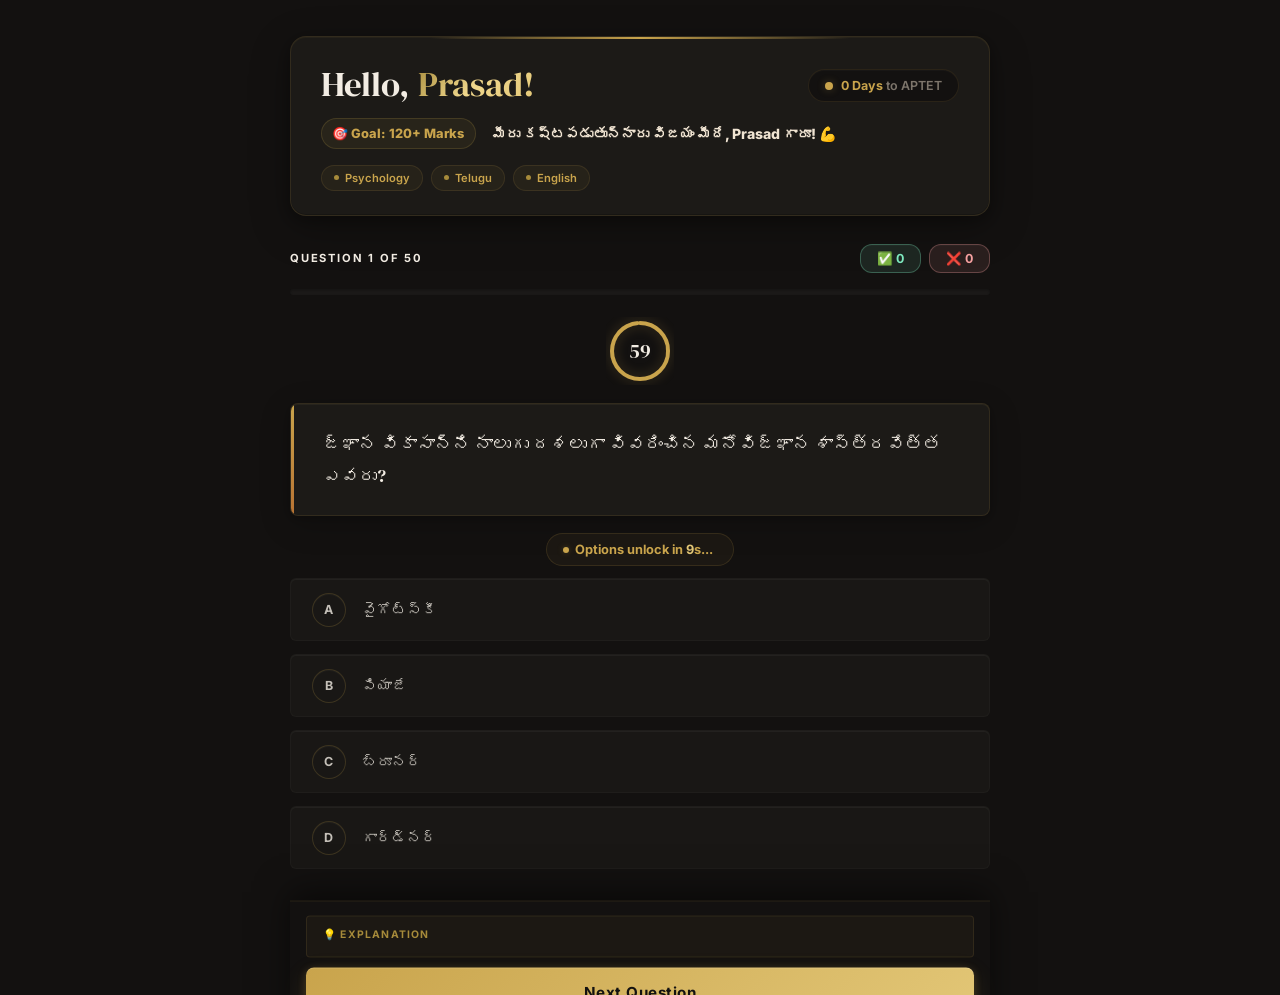
==== commit 59c97d16: "Danger Ahead Alert for 10 days left to exam added" ====
--- a/index.html
+++ b/index.html
@@ -19,7 +19,7 @@
             <h1 class="greeting">Hello, <em>Prasad!</em></h1>
             <div class="exam-pill">
                 <span class="dot"></span>
-                <span><strong id="days-left">–</strong> days to APTET</span>
+                <span><strong id="days-left">–</strong> to APTET</span>
             </div>
         </div>
         <p class="telugu-motivation">
--- a/styles/style.css
+++ b/styles/style.css
@@ -25,9 +25,9 @@
     --border: rgba(201, 164, 76, 0.12);
     --border-strong: rgba(201, 164, 76, 0.3);
     --radius-sm: 4px;
-    --radius-md: 8px;
-    --radius-lg: 16px;
-    --radius-xl: 20px;
+    --radius-md: 6px;
+    --radius-lg: 8px;
+    --radius-xl: 16px;
     --bottom-bar-h: 0px;
 }
 
@@ -151,6 +151,27 @@
     color: var(--gold);
 }
 
+.exam-pill.danger {
+    color: rgb(201, 201, 201);
+    border-color: rgba(245, 160, 160, 0.5);
+    background: rgba(245, 160, 160, 0.15);
+}
+
+.exam-pill.danger .dot {
+    background: #f87171;
+    box-shadow: 0 0 12px rgba(248, 113, 113, 0.5);
+    animation: blinkDanger .5s ease infinite;
+}
+
+.exam-pill.danger strong {
+    color: #f87171;
+}
+
+@keyframes blinkDanger {
+    0%, 100% { opacity: 1; }
+    50% { opacity: .2; }
+}
+
 /* Telugu motivational line */
 .telugu-motivation {
     font-size: 0.88rem;
@@ -237,7 +258,7 @@
     font-weight: 700;
     text-transform: uppercase;
     letter-spacing: 1.8px;
-    color: var(--text-muted);
+    color: var(--text);
 }
 
 .live-stats {
@@ -251,23 +272,23 @@
     gap: 5px;
     background: var(--surface);
     border: 1px solid var(--border);
-    border-radius: 100px;
-    padding: 5px 14px;
-    font-size: 0.75rem;
+    border-radius: 12px;
+    padding: 6px 16px;
+    font-size: 0.78rem;
     font-weight: 700;
     color: var(--text-dim);
     box-shadow: inset 0 1px 0 rgba(255, 255, 255, 0.02);
 }
 
 .stat-chip.wrong-chip {
-    border-color: rgba(245, 160, 160, 0.18);
-    background: rgba(245, 160, 160, 0.05);
+    border-color: rgba(245, 160, 160, 0.3);
+    background: rgba(245, 160, 160, 0.1);
     color: var(--wrong);
 }
 
 .stat-chip.score-chip {
-    border-color: rgba(126, 232, 190, 0.18);
-    background: rgba(126, 232, 190, 0.05);
+    border-color: rgba(126, 232, 190, 0.3);
+    background: rgba(126, 232, 190, 0.1);
     color: var(--correct);
 }
 
@@ -384,7 +405,7 @@
     background: var(--surface);
     border: 1px solid var(--border);
     border-radius: var(--radius-lg);
-    padding: 30px 30px 28px 38px;
+    padding: 24px 24px 22px 32px;
     margin-bottom: 1.1rem;
     position: relative;
     overflow: hidden;
@@ -408,7 +429,7 @@
 
 .q-card h2 {
     font-family: 'DM Serif Display', serif;
-    font-size: clamp(1.02rem, 3vw, 1.25rem);
+    font-size: clamp(0.9rem, 2.8vw, 1.1rem);
     font-weight: 500;
     line-height: 1.85;
     color: var(--text);
@@ -461,9 +482,9 @@
     align-items: center;
     gap: 1rem;
     background: var(--surface-alt);
-    border: 1px solid rgba(255, 255, 255, 0.08);
+    border: 1px solid rgba(255, 255, 255, 0.1);
     border-radius: var(--radius-md);
-    padding: 1.05rem 1.5rem;
+    padding: 0.85rem 1.3rem;
     cursor: pointer;
     font-size: 0.92rem;
     color: var(--text);
@@ -472,7 +493,7 @@
     transition: border-color .2s, background .2s, box-shadow .25s;
     position: relative;
     overflow: hidden;
-    box-shadow: inset 0 1px 0 rgba(255, 255, 255, 0.03);
+    box-shadow: inset 0 1px 0 rgba(255, 255, 255, 0.05);
 }
 
 .opt::before {
@@ -528,17 +549,15 @@
 }
 
 .opt.correct {
-    border-color: rgba(126, 232, 190, 0.4);
-    background: rgba(126, 232, 190, 0.08);
-    box-shadow:
-        inset 0 1px 0 rgba(126, 232, 190, 0.06),
-        0 0 20px rgba(126, 232, 190, 0.08);
+    border-color: rgba(126, 232, 190, 0.25);
+    background: transparent;
+    box-shadow: none;
 }
 
 .opt.correct::before {
     opacity: 1;
     background: var(--correct);
-    width: 3px;
+    width: 4px;
 }
 
 .opt.correct .opt-key {
@@ -550,17 +569,15 @@
 }
 
 .opt.wrong {
-    border-color: rgba(245, 160, 160, 0.4);
-    background: rgba(245, 160, 160, 0.08);
-    box-shadow:
-        inset 0 1px 0 rgba(245, 160, 160, 0.06),
-        0 0 20px rgba(245, 160, 160, 0.08);
+    border-color: rgba(245, 160, 160, 0.25);
+    background: transparent;
+    box-shadow: none;
 }
 
 .opt.wrong::before {
     opacity: 1;
     background: var(--wrong);
-    width: 3px;
+    width: 4px;
 }
 
 .opt.wrong .opt-key {
@@ -576,8 +593,8 @@
 }
 
 .opt:disabled:not(.correct):not(.wrong) {
-    opacity: 0.6;
-    background: var(--bg);
+    opacity: 0.8;
+    background: var(--surface);
     border-color: rgba(255, 255, 255, 0.03);
 }
 
@@ -638,7 +655,7 @@
     background: linear-gradient(135deg, var(--gold), var(--gold-bright));
     color: var(--bg);
     border: none;
-    border-radius: 14px;
+    border-radius: var(--radius-lg);
     font-family: 'Inter', sans-serif;
     font-size: 0.95rem;
     font-weight: 700;
@@ -844,7 +861,7 @@
     background: linear-gradient(135deg, var(--gold), var(--gold-bright));
     color: var(--bg);
     border: none;
-    border-radius: 14px;
+    border-radius: var(--radius-lg);
     font-family: 'Inter', sans-serif;
     font-size: 0.95rem;
     font-weight: 700;
@@ -877,7 +894,7 @@
     background: transparent;
     color: var(--gold);
     border: 1px solid rgba(201, 164, 76, 0.25);
-    border-radius: 14px;
+    border-radius: var(--radius-lg);
     font-family: 'Inter', sans-serif;
     font-size: 0.95rem;
     font-weight: 700;
@@ -957,7 +974,7 @@
     }
 
     .q-card {
-        padding: 24px 22px 22px 30px;
+        padding: 20px 18px 18px 24px;
     }
 
     .result-card {
@@ -965,6 +982,22 @@
     }
 
     .opt {
-        padding: 0.9rem 1.2rem;
+        padding: 0.7rem 0.9rem;
+        font-size: 0.85rem;
+        gap: 0.8rem;
     }
-}
+
+    .opt-key {
+        width: 30px;
+        height: 30px;
+        font-size: 0.72rem;
+    }
+
+    .exp-box {
+        font-size: 0.78rem;
+    }
+
+    .lock-notice {
+        font-size: 0.72rem;
+    }
+}
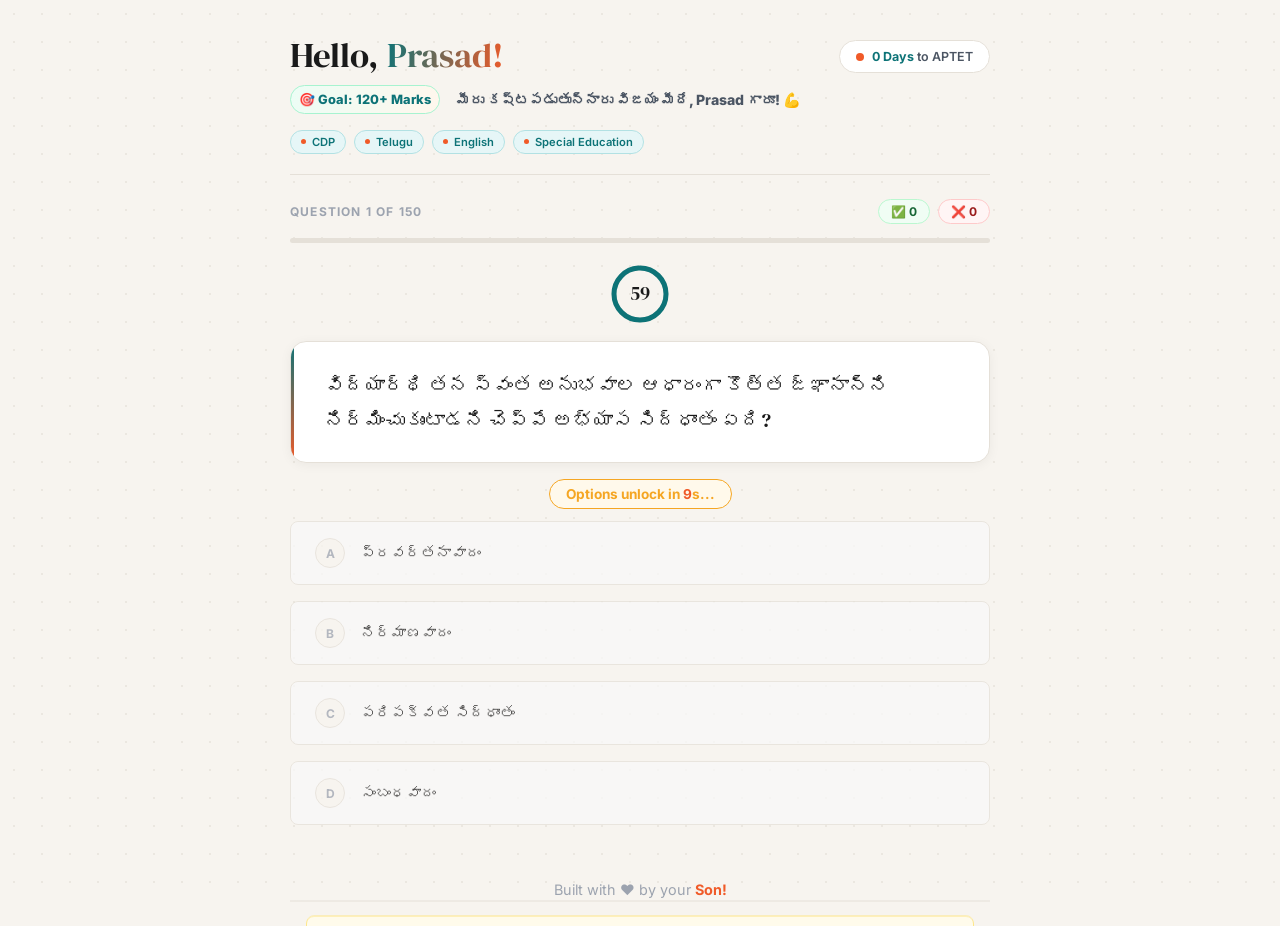
==== commit 07320490: "Styles reverted back" ====
--- a/index.html
+++ b/index.html
@@ -48,9 +48,9 @@
             <!-- Circular timer -->
             <div class="timer-ring-wrap">
                 <div class="timer-ring" id="timer-ring">
-                    <svg viewBox="0 0 68 68" width="68" height="68">
-                        <circle class="tr-bg" cx="34" cy="34" r="28" />
-                        <circle class="tr-arc" id="tr-arc" cx="34" cy="34" r="28" />
+                    <svg viewBox="0 0 62 62" width="62" height="62">
+                        <circle class="tr-bg" cx="31" cy="31" r="26" />
+                        <circle class="tr-arc" id="tr-arc" cx="31" cy="31" r="26" />
                     </svg>
                     <div class="timer-center">
                         <span class="timer-secs" id="timer-secs">60</span>
@@ -80,8 +80,8 @@
                         <svg viewBox="0 0 120 120" width="130" height="130">
                             <defs>
                                 <linearGradient id="donutGrad" x1="0%" y1="0%" x2="100%" y2="0%">
-                                    <stop offset="0%" stop-color="#d4a853" />
-                                    <stop offset="100%" stop-color="#e8dcc8" />
+                                    <stop offset="0%" stop-color="#0d7377" />
+                                    <stop offset="100%" stop-color="#f05a28" />
                                 </linearGradient>
                             </defs>
                             <circle class="d-bg" cx="60" cy="60" r="50" />
--- a/styles/style.css
+++ b/styles/style.css
@@ -1,34 +1,21 @@
-/* ═══════════════════════════════════════════════════
-   APTET QUIZ — Premium Gold Edition
-   ═══════════════════════════════════════════════════ */
-
 /* ─── TOKENS ─────────────────────────────────── */
 :root {
-    --bg: #131110;
-    --surface: #1c1a17;
-    --surface-alt: #221f1b;
-    --surface-elevated: #2a2622;
-    --gold: #c9a44c;
-    --gold-bright: #e2c676;
-    --gold-dim: #a68a3a;
-    --gold-glow: rgba(201, 164, 76, 0.3);
-    --champagne: #f0d78c;
-    --copper: #b87333;
-    --ivory: #f0e4d2;
-    --correct: #7ee8be;
-    --correct-glow: rgba(126, 232, 190, 0.2);
-    --wrong: #f5a0a0;
-    --wrong-glow: rgba(245, 160, 160, 0.2);
-    --text: #f2ece3;
-    --text-dim: #7d756b;
-    --text-muted: #524d47;
-    --border: rgba(201, 164, 76, 0.12);
-    --border-strong: rgba(201, 164, 76, 0.3);
+    --page-bg: #f7f4ef;
+    --white: #ffffff;
+    --teal: #0d7377;
+    --coral: #f05a28;
+    --amber: #f5a623;
+    --green-ok: #16a34a;
+    --red-err: #dc2626;
+    --ink: #1a1a1a;
+    --ink-mid: #4b5563;
+    --ink-light: #9ca3af;
+    --border: #e5e0d8;
     --radius-sm: 4px;
-    --radius-md: 6px;
-    --radius-lg: 8px;
-    --radius-xl: 16px;
+    --radius-md: 8px;
+    --radius-lg: 16px;
     --bottom-bar-h: 0px;
+    /* updated by JS when bar appears */
 }
 
 *,
@@ -40,23 +27,35 @@
     -webkit-tap-highlight-color: transparent;
 }
 
+
+
 html {
     scroll-behavior: smooth;
     scrollbar-width: thin;
-    scrollbar-color: var(--gold-dim) var(--surface);
+    scrollbar-color: var(--coral) var(--border);
 }
 
 body {
-    background: var(--bg);
+    background: var(--page-bg);
     font-family: 'Inter', sans-serif;
-    color: var(--text);
+    color: var(--ink);
     min-height: 100vh;
     display: flex;
     flex-direction: column;
     align-items: center;
     padding: 0 16px 0;
-    overflow-x: hidden;
-    position: relative;
+}
+
+/* dot-grid texture */
+body::before {
+    content: '';
+    position: fixed;
+    inset: 0;
+    background-image: radial-gradient(circle, #ccc6ba 1px, transparent 1px);
+    background-size: 28px 28px;
+    opacity: 0.28;
+    pointer-events: none;
+    z-index: 0;
 }
 
 /* ─── HEADER ─────────────────────────────────── */
@@ -66,28 +65,9 @@
     margin-top: 36px;
     position: relative;
     z-index: 1;
-    padding: 28px 30px 24px;
-    background: var(--surface);
-    border: 1px solid var(--border);
-    border-radius: var(--radius-xl);
-    box-shadow:
-        0 4px 16px rgba(0, 0, 0, 0.3),
-        0 12px 40px rgba(0, 0, 0, 0.25),
-        inset 0 1px 0 rgba(201, 164, 76, 0.06),
-        inset 0 -1px 0 rgba(0, 0, 0, 0.2);
+    padding-bottom: 20px;
+    border-bottom: 1.5px solid var(--border);
     animation: fadeUp .5s ease both;
-    overflow: hidden;
-}
-
-header::before {
-    content: '';
-    position: absolute;
-    top: 0;
-    left: 50%;
-    transform: translateX(-50%);
-    width: 60%;
-    height: 2px;
-    background: linear-gradient(90deg, transparent, var(--gold), transparent);
 }
 
 .header-top {
@@ -97,7 +77,7 @@
     width: 100%;
     flex-wrap: wrap;
     gap: 10px;
-    margin-bottom: 14px;
+    margin-bottom: 10px;
 }
 
 .greeting {
@@ -105,12 +85,12 @@
     font-size: clamp(1.6rem, 5vw, 2.2rem);
     font-weight: 400;
     line-height: 1.1;
-    color: var(--text);
+    color: var(--ink);
 }
 
 .greeting em {
     font-style: normal;
-    background: linear-gradient(135deg, var(--gold-dim), var(--champagne), var(--gold-bright));
+    background: linear-gradient(100deg, var(--teal), var(--coral));
     background-clip: text;
     -webkit-background-clip: text;
     -webkit-text-fill-color: transparent;
@@ -120,51 +100,55 @@
     display: inline-flex;
     align-items: center;
     gap: 8px;
-    background: var(--bg);
-    border: 1px solid var(--border);
+    background: var(--white);
+    border: 1.5px solid var(--border);
     border-radius: 100px;
     padding: 0.5rem 1rem;
     font-size: 0.78rem;
     font-weight: 600;
-    color: var(--text-dim);
+    color: var(--ink-mid);
     white-space: nowrap;
     flex-shrink: 0;
     margin-top: 4px;
-    box-shadow: inset 0 1px 0 rgba(255, 255, 255, 0.02);
 }
 
 .exam-pill .dot {
     width: 8px;
     height: 8px;
-    background: var(--gold);
+    background: var(--coral);
     border-radius: 50%;
     animation: blink 2s ease infinite;
-    box-shadow: 0 0 8px var(--gold-glow);
 }
 
 @keyframes blink {
-    0%, 100% { opacity: 1; }
-    50% { opacity: .3; }
+
+    0%,
+    100% {
+        opacity: 1
+    }
+
+    50% {
+        opacity: .3
+    }
 }
 
 .exam-pill strong {
-    color: var(--gold);
+    color: var(--teal);
 }
 
 .exam-pill.danger {
-    color: rgb(201, 201, 201);
-    border-color: rgba(245, 160, 160, 0.5);
-    background: rgba(245, 160, 160, 0.15);
+    border-color: var(--red-err);
+    background: #fef2f2;
 }
 
 .exam-pill.danger .dot {
-    background: #f87171;
-    box-shadow: 0 0 12px rgba(248, 113, 113, 0.5);
+    background: var(--red-err);
+    box-shadow: 0 0 8px rgba(220, 38, 38, 0.4);
     animation: blinkDanger .5s ease infinite;
 }
 
 .exam-pill.danger strong {
-    color: #f87171;
+    color: var(--red-err);
 }
 
 @keyframes blinkDanger {
@@ -176,7 +160,7 @@
 .telugu-motivation {
     font-size: 0.88rem;
     font-weight: 800;
-    color: var(--ivory);
+    color: var(--ink-mid);
     line-height: 1.5;
     display: flex;
     align-items: center;
@@ -188,13 +172,13 @@
     display: inline-flex;
     align-items: center;
     gap: 0.5rem;
-    background: rgba(201, 164, 76, 0.07);
-    border: 1px solid rgba(201, 164, 76, 0.18);
+    background: linear-gradient(100deg, #ecfdf5, #fff7ed);
+    border: 1.5px solid #a7f3d0;
     border-radius: 100px;
-    padding: 0.3rem 0.65rem;
+    padding: 0.25rem 0.5rem;
     font-size: 0.8rem;
     font-weight: 800;
-    color: var(--gold);
+    color: var(--teal);
     white-space: nowrap;
 }
 
@@ -209,35 +193,30 @@
 .subject-tag {
     font-size: 0.7rem;
     font-weight: 600;
-    color: var(--gold);
-    background: rgba(201, 164, 76, 0.06);
-    border: 1px solid rgba(201, 164, 76, 0.12);
-    padding: 5px 12px;
+    color: var(--teal);
+    background: #e6f6f7;
+    border: 1px solid #b2e1e3;
+    padding: 4px 10px;
     border-radius: 100px;
     display: flex;
     align-items: center;
     gap: 6px;
-    transition: all .25s ease;
+    transition: all .2s ease;
 }
 
 .subject-tag::before {
     content: '';
     width: 5px;
     height: 5px;
-    background: var(--gold-dim);
+    background: var(--coral);
     border-radius: 50%;
-}
-
-.subject-tag:hover {
-    background: rgba(201, 164, 76, 0.12);
-    border-color: rgba(201, 164, 76, 0.25);
 }
 
 /* ─── MAIN ───────────────────────────────────── */
 main {
     width: 100%;
     max-width: 700px;
-    margin-top: 28px;
+    margin-top: 24px;
     position: relative;
     z-index: 1;
     padding-bottom: calc(var(--bottom-bar-h) + 16px);
@@ -249,16 +228,16 @@
     display: flex;
     align-items: center;
     justify-content: space-between;
-    margin-bottom: 16px;
+    margin-bottom: 14px;
     gap: 10px;
 }
 
 .q-label {
-    font-size: 0.7rem;
+    font-size: 0.75rem;
     font-weight: 700;
     text-transform: uppercase;
-    letter-spacing: 1.8px;
-    color: var(--text);
+    letter-spacing: 1.2px;
+    color: var(--ink-light);
 }
 
 .live-stats {
@@ -270,75 +249,54 @@
     display: flex;
     align-items: center;
     gap: 5px;
-    background: var(--surface);
-    border: 1px solid var(--border);
-    border-radius: 12px;
-    padding: 6px 16px;
-    font-size: 0.78rem;
+    background: var(--white);
+    border: 1.5px solid var(--border);
+    border-radius: 100px;
+    padding: 4px 12px;
+    font-size: 0.75rem;
     font-weight: 700;
-    color: var(--text-dim);
-    box-shadow: inset 0 1px 0 rgba(255, 255, 255, 0.02);
+    color: var(--ink-mid);
 }
 
 .stat-chip.wrong-chip {
-    border-color: rgba(245, 160, 160, 0.3);
-    background: rgba(245, 160, 160, 0.1);
-    color: var(--wrong);
+    border-color: #fecaca;
+    background: #fff5f5;
+    color: #991b1b;
 }
 
 .stat-chip.score-chip {
-    border-color: rgba(126, 232, 190, 0.3);
-    background: rgba(126, 232, 190, 0.1);
-    color: var(--correct);
+    border-color: #bbf7d0;
+    background: #f0fdf4;
+    color: #166534;
 }
 
 /* ─── PROGRESS ───────────────────────────────── */
 .progress-track {
-    background: rgba(255, 255, 255, 0.04);
+    background: var(--border);
     border-radius: 100px;
-    height: 6px;
-    margin-bottom: 22px;
+    height: 5px;
+    margin-bottom: 20px;
     overflow: hidden;
-    box-shadow: inset 0 1px 3px rgba(0, 0, 0, 0.3);
 }
 
 .progress-fill {
     height: 100%;
-    background: linear-gradient(90deg, var(--gold-dim), var(--gold), var(--gold-bright));
+    background: linear-gradient(90deg, var(--teal), var(--coral));
     border-radius: 100px;
     transition: width .55s cubic-bezier(.4, 0, .2, 1);
-    box-shadow: 0 0 10px var(--gold-glow);
-    position: relative;
-}
-
-.progress-fill::after {
-    content: '';
-    position: absolute;
-    top: 0;
-    left: 0;
-    right: 0;
-    bottom: 0;
-    background: linear-gradient(90deg, transparent 0%, rgba(255,255,255,0.12) 50%, transparent 100%);
-    animation: shimmer 2s ease-in-out infinite;
-    border-radius: 100px;
-}
-
-@keyframes shimmer {
-    0% { transform: translateX(-100%); }
-    100% { transform: translateX(100%); }
 }
 
 /* ─── TIMER — circular ring ──────────────────── */
 .timer-ring-wrap {
     display: flex;
     justify-content: center;
-    margin-bottom: 18px;
+    margin-bottom: 16px;
 }
 
 .timer-ring {
     position: relative;
-    width: 68px;
-    height: 68px;
+    width: 62px;
+    height: 62px;
     flex-shrink: 0;
 }
 
@@ -349,24 +307,23 @@
 
 .timer-ring .tr-bg {
     fill: none;
-    stroke: rgba(255, 255, 255, 0.04);
-    stroke-width: 4;
+    stroke: var(--border);
+    stroke-width: 5;
 }
 
 .timer-ring .tr-arc {
     fill: none;
-    stroke-width: 4;
+    stroke-width: 5;
     stroke-linecap: round;
-    stroke: var(--gold);
-    stroke-dasharray: 175.9;
+    stroke: var(--teal);
+    /* circumference of r=26: 2π×26 ≈ 163.4 */
+    stroke-dasharray: 163.4;
     stroke-dashoffset: 0;
     transition: stroke-dashoffset 1s linear, stroke .4s ease;
-    filter: drop-shadow(0 0 6px var(--gold-glow));
 }
 
 .timer-ring .tr-arc.urgent {
-    stroke: var(--wrong);
-    filter: drop-shadow(0 0 8px var(--wrong-glow));
+    stroke: var(--red-err);
 }
 
 .timer-center {
@@ -381,39 +338,43 @@
 
 .timer-secs {
     font-family: 'DM Serif Display', serif;
-    font-size: 1.25rem;
+    font-size: 1.2rem;
     line-height: 1;
-    color: var(--text);
+    color: var(--ink);
     transition: color .3s;
 }
 
 .timer-secs.urgent {
-    color: var(--wrong);
-}
-
+    color: var(--red-err);
+}
+
+/* pulse when urgent */
 @keyframes timerPulse {
-    0%, 100% { filter: drop-shadow(0 0 6px var(--wrong-glow)); }
-    50% { filter: drop-shadow(0 0 18px rgba(245, 160, 160, 0.45)); }
-}
-
-.timer-ring.urgent-ring svg {
+
+    0%,
+    100% {
+        transform: scale(1);
+    }
+
+    50% {
+        transform: scale(1.08);
+    }
+}
+
+.timer-ring.urgent-ring {
     animation: timerPulse .7s ease infinite;
 }
 
 /* ─── QUESTION CARD ──────────────────────────── */
 .q-card {
-    background: var(--surface);
-    border: 1px solid var(--border);
+    background: var(--white);
+    border: 1.5px solid var(--border);
     border-radius: var(--radius-lg);
-    padding: 24px 24px 22px 32px;
-    margin-bottom: 1.1rem;
+    padding: 26px 26px 24px 34px;
+    margin-bottom: 1rem;
     position: relative;
     overflow: hidden;
-    box-shadow:
-        0 2px 8px rgba(0, 0, 0, 0.2),
-        0 8px 32px rgba(0, 0, 0, 0.2),
-        inset 0 1px 0 rgba(201, 164, 76, 0.04),
-        inset 0 1px 0 rgba(255, 255, 255, 0.015);
+    box-shadow: 0 2px 12px rgba(0, 0, 0, 0.05);
     animation: fadeUp .35s ease both;
 }
 
@@ -424,168 +385,112 @@
     top: 0;
     bottom: 0;
     width: 3px;
-    background: linear-gradient(180deg, var(--gold), var(--copper));
+    background: linear-gradient(180deg, var(--teal), var(--coral));
 }
 
 .q-card h2 {
     font-family: 'DM Serif Display', serif;
-    font-size: clamp(0.9rem, 2.8vw, 1.1rem);
+    font-size: clamp(1rem, 3vw, 1.22rem);
     font-weight: 500;
-    line-height: 1.85;
-    color: var(--text);
+    line-height: 1.8;
+    color: var(--ink);
 }
 
 /* ─── LOCK NOTICE ────────────────────────────── */
 .lock-notice {
     text-align: center;
-    font-size: 0.8rem;
+    font-size: 0.85rem;
     font-weight: 700;
-    color: var(--gold);
+    color: var(--amber);
     margin: 0 auto 12px;
-    background: rgba(201, 164, 76, 0.05);
-    padding: 8px 20px;
+    background: #fff9eb;
+    padding: 6px 16px;
     border-radius: 100px;
-    border: 1px solid rgba(201, 164, 76, 0.15);
+    border: 1px solid var(--amber);
     display: block;
     width: fit-content;
     animation: fadeUp .3s ease both;
-    position: relative;
-    padding-left: 28px;
-}
-
-.lock-notice::before {
-    content: '';
-    position: absolute;
-    left: 16px;
-    top: 50%;
-    transform: translateY(-50%);
-    width: 6px;
-    height: 6px;
-    background: var(--gold);
-    border-radius: 50%;
-    box-shadow: 0 0 6px var(--gold-glow);
 }
 
 #lock-timer {
-    color: var(--gold-bright);
+    color: var(--coral);
 }
 
 /* ─── OPTIONS ────────────────────────────────── */
 .options-list {
     display: flex;
     flex-direction: column;
-    gap: 0.8rem;
+    gap: 1rem;
 }
 
 .opt {
     display: flex;
     align-items: center;
     gap: 1rem;
-    background: var(--surface-alt);
-    border: 1px solid rgba(255, 255, 255, 0.1);
+    background: var(--white);
+    border: 1.5px solid var(--border);
     border-radius: var(--radius-md);
-    padding: 0.85rem 1.3rem;
+    padding: 1rem 1.5rem;
     cursor: pointer;
     font-size: 0.92rem;
-    color: var(--text);
+    color: var(--ink);
     text-align: left;
     font-family: 'Inter', sans-serif;
-    transition: border-color .2s, background .2s, box-shadow .25s;
-    position: relative;
-    overflow: hidden;
-    box-shadow: inset 0 1px 0 rgba(255, 255, 255, 0.05);
-}
-
-.opt::before {
-    content: '';
-    position: absolute;
-    left: 0;
-    top: 0;
-    bottom: 0;
-    width: 2px;
-    background: var(--gold);
-    opacity: 0;
-    transition: opacity .2s ease;
+    transition: border-color .15s, background .15s, transform .15s;
 }
 
 .opt:focus-visible {
-    outline: 2px solid var(--gold);
+    outline: 2px solid var(--teal);
     outline-offset: 2px;
 }
 
 .opt-key {
-    width: 34px;
-    height: 34px;
+    width: 30px;
+    height: 30px;
     border-radius: 50%;
-    border: 1.5px solid rgba(201, 164, 76, 0.25);
+    border: 1.5px solid var(--border);
     display: flex;
     align-items: center;
     justify-content: center;
-    font-size: 0.78rem;
+    font-size: 0.75rem;
     font-weight: 700;
-    color: var(--text);
+    color: var(--ink-light);
     flex-shrink: 0;
-    background: var(--surface);
-    transition: all 0.25s ease;
-    box-shadow: inset 0 1px 0 rgba(255, 255, 255, 0.04);
+    background: var(--page-bg);
+    transition: all 0.3s ease-in-out;
 }
 
 .opt:not(:disabled):hover {
-    background: var(--surface-elevated);
-    border-color: rgba(201, 164, 76, 0.25);
-    box-shadow:
-        inset 0 1px 0 rgba(255, 255, 255, 0.02),
-        0 0 20px rgba(201, 164, 76, 0.04);
-}
-
-.opt:not(:disabled):hover::before {
-    opacity: 1;
+    border-color: var(--teal);
+    background: #f0fafb;
 }
 
 .opt:not(:disabled):hover .opt-key {
-    background: var(--gold);
-    border-color: var(--gold);
-    color: var(--bg);
+    background: var(--teal);
+    border-color: var(--teal);
+    color: var(--white);
 }
 
 .opt.correct {
-    border-color: rgba(126, 232, 190, 0.25);
-    background: transparent;
-    box-shadow: none;
-}
-
-.opt.correct::before {
-    opacity: 1;
-    background: var(--correct);
-    width: 4px;
+    border-color: var(--green-ok);
+    background: #f0fdf4;
 }
 
 .opt.correct .opt-key {
-    background: var(--correct);
-    border-color: var(--correct);
-    color: var(--bg);
-    width: 34px;
-    height: 34px;
+    background: var(--green-ok);
+    border-color: var(--green-ok);
+    color: var(--white);
 }
 
 .opt.wrong {
-    border-color: rgba(245, 160, 160, 0.25);
-    background: transparent;
-    box-shadow: none;
-}
-
-.opt.wrong::before {
-    opacity: 1;
-    background: var(--wrong);
-    width: 4px;
+    border-color: var(--red-err);
+    background: #fff5f5;
 }
 
 .opt.wrong .opt-key {
-    background: var(--wrong);
-    border-color: var(--wrong);
-    color: var(--bg);
-    width: 34px;
-    height: 34px;
+    background: var(--red-err);
+    border-color: var(--red-err);
+    color: var(--white);
 }
 
 .opt:disabled {
@@ -593,9 +498,8 @@
 }
 
 .opt:disabled:not(.correct):not(.wrong) {
-    opacity: 0.8;
-    background: var(--surface);
-    border-color: rgba(255, 255, 255, 0.03);
+    opacity: 0.75;
+    background: #f9f9f9;
 }
 
 /* ─── STICKY BOTTOM BAR ──────────────────────── */
@@ -607,6 +511,7 @@
     z-index: 100;
     display: flex;
     justify-content: center;
+    /* hidden by default — slides up when shown */
     transform: translateY(100%);
     transition: transform .38s cubic-bezier(.4, 0, .2, 1);
 }
@@ -619,65 +524,55 @@
     width: 100%;
     max-width: 700px;
     padding: 14px 16px 20px;
-    background: var(--bg);
-    border-top: 1px solid var(--border);
+    background: rgba(247, 244, 239, 0.96);
+    backdrop-filter: blur(14px);
+    -webkit-backdrop-filter: blur(14px);
+    border-top: 1.5px solid var(--border);
     display: flex;
     flex-direction: column;
     gap: 10px;
-    box-shadow: 0 -8px 32px rgba(0, 0, 0, 0.5);
 }
 
 /* Explanation inside bar */
 .exp-box {
-    background: rgba(201, 164, 76, 0.05);
-    border: 1px solid rgba(201, 164, 76, 0.12);
-    border-radius: var(--radius-sm);
-    padding: 0.65rem 1rem;
+    background: #fffbeb;
+    border: 1.5px solid #fde68a;
+    border-radius: var(--radius-md);
+    padding: 0.5rem 1rem;
     font-size: 0.85rem;
     font-weight: 600;
     line-height: 1.7;
-    color: var(--gold-bright);
+    color: var(--teal);
 }
 
 .exp-head {
-    font-size: 0.65rem;
+    font-size: 0.68rem;
     font-weight: 700;
     text-transform: uppercase;
-    letter-spacing: 1.2px;
-    color: var(--gold-dim);
-    margin-bottom: 2px;
+    letter-spacing: 1px;
+    color: #92400e;
 }
 
 /* Next button */
 .next-btn {
     width: 100%;
     padding: 1rem 1.5rem;
-    background: linear-gradient(135deg, var(--gold), var(--gold-bright));
-    color: var(--bg);
+    background: linear-gradient(100deg, var(--teal) 0%, var(--coral) 100%);
+    color: var(--white);
     border: none;
-    border-radius: var(--radius-lg);
+    border-radius: var(--radius-md);
     font-family: 'Inter', sans-serif;
     font-size: 0.95rem;
-    font-weight: 700;
-    letter-spacing: 0.5;
+    font-weight: 600;
+    letter-spacing: 0.7;
     cursor: pointer;
-    transition: filter .3s ease, box-shadow .3s ease;
-    box-shadow:
-        0 2px 8px rgba(201, 164, 76, 0.25),
-        0 8px 24px rgba(201, 164, 76, 0.15),
-        inset 0 1px 0 rgba(255, 255, 255, 0.15);
-}
-
-.next-btn:hover {
-    filter: brightness(1.15);
-    box-shadow:
-        0 2px 8px rgba(201, 164, 76, 0.35),
-        0 12px 32px rgba(201, 164, 76, 0.2),
-        inset 0 1px 0 rgba(255, 255, 255, 0.2);
-}
-
+    transition: all 0.3s ease-in-out;
+    box-shadow: 0 3px 14px rgba(13, 115, 119, 0.25);
+}
+
+.next-btn:hover,
 .next-btn:active {
-    filter: brightness(0.92);
+    opacity: .88;
 }
 
 /* ─── RESULT SCREEN ──────────────────────────── */
@@ -688,61 +583,41 @@
 }
 
 .result-card {
-    background: var(--surface);
-    border: 1px solid var(--border);
-    border-radius: var(--radius-xl);
-    padding: 44px 32px 32px;
+    background: var(--white);
+    border: 1.5px solid var(--border);
+    border-radius: var(--radius-lg);
+    padding: 40px 32px 32px;
     text-align: center;
-    box-shadow:
-        0 4px 16px rgba(0, 0, 0, 0.3),
-        0 16px 48px rgba(0, 0, 0, 0.25),
-        inset 0 1px 0 rgba(201, 164, 76, 0.05);
-    position: relative;
-    overflow: hidden;
-}
-
-.result-card::before,
-.result-card::after {
-    content: '';
-    position: absolute;
-    width: 24px;
-    height: 2px;
-    background: linear-gradient(90deg, var(--gold), transparent);
-}
-
-.result-card::before {
-    top: 0;
-    left: 0;
-}
-
-.result-card::after {
-    top: 0;
-    right: 0;
-    background: linear-gradient(270deg, var(--gold), transparent);
+    box-shadow: 0 4px 20px rgba(0, 0, 0, 0.06);
 }
 
 .result-icon {
     font-size: 3.5rem;
-    margin-bottom: 12px;
+    margin-bottom: 10px;
     animation: popIn .5s cubic-bezier(.17, .67, .35, 1.5) both;
 }
 
 @keyframes popIn {
-    from { opacity: 0; }
-    to { opacity: 1; }
+    from {
+        transform: scale(0)
+    }
+
+    to {
+        transform: scale(1)
+    }
 }
 
 .result-title {
     font-family: 'DM Serif Display', serif;
     font-size: 2rem;
     font-weight: 400;
-    color: var(--text);
+    color: var(--ink);
     margin-bottom: 6px;
 }
 
 .result-sub {
     font-size: 0.88rem;
-    color: var(--text-dim);
+    color: var(--ink-light);
     margin-bottom: 32px;
 }
 
@@ -750,8 +625,7 @@
 .donut-wrap {
     display: flex;
     justify-content: center;
-    margin-bottom: 30px;
-    position: relative;
+    margin-bottom: 28px;
 }
 
 .donut {
@@ -767,7 +641,7 @@
 
 .donut .d-bg {
     fill: none;
-    stroke: rgba(255, 255, 255, 0.04);
+    stroke: var(--border);
     stroke-width: 9;
 }
 
@@ -777,7 +651,6 @@
     stroke-linecap: round;
     stroke: url(#donutGrad);
     transition: stroke-dashoffset 1.1s cubic-bezier(.4, 0, .2, 1);
-    filter: drop-shadow(0 0 8px var(--gold-glow));
 }
 
 .donut-inner {
@@ -793,43 +666,28 @@
     font-family: 'DM Serif Display', serif;
     font-size: 2rem;
     line-height: 1;
-    color: var(--text);
+    color: var(--ink);
 }
 
 .donut-lbl {
-    font-size: 0.65rem;
+    font-size: 0.68rem;
     font-weight: 600;
-    color: var(--text-muted);
+    color: var(--ink-light);
     margin-top: 3px;
-    text-transform: uppercase;
-    letter-spacing: 1px;
 }
 
 .stats-row {
     display: grid;
     grid-template-columns: repeat(2, 1fr);
-    gap: 12px;
-    margin-bottom: 30px;
+    gap: 10px;
+    margin-bottom: 28px;
 }
 
 .s-box {
-    border: 1px solid var(--border);
-    border-radius: var(--radius-md);
-    padding: 18px 8px;
-    background: var(--surface-alt);
-    position: relative;
-    overflow: hidden;
-}
-
-.s-box::before {
-    content: '';
-    position: absolute;
-    top: 0;
-    left: 0;
-    right: 0;
-    height: 2px;
-    background: var(--gold);
-    opacity: 0.3;
+    border: 1.5px solid var(--border);
+    border-radius: var(--radius-sm);
+    padding: 14px 8px;
+    background: var(--page-bg);
 }
 
 .s-val {
@@ -839,46 +697,38 @@
 }
 
 .s-lbl {
-    font-size: 0.68rem;
+    font-size: 0.7rem;
     font-weight: 600;
-    color: var(--text-muted);
-    margin-top: 5px;
-    text-transform: uppercase;
-    letter-spacing: 0.8px;
+    color: var(--ink-light);
+    margin-top: 4px;
 }
 
 .s-box.ok .s-val {
-    color: var(--correct);
+    color: var(--green-ok);
 }
 
 .s-box.err .s-val {
-    color: var(--wrong);
+    color: var(--red-err);
 }
 
 .retry-btn {
     width: 100%;
-    padding: 15px;
-    background: linear-gradient(135deg, var(--gold), var(--gold-bright));
-    color: var(--bg);
+    padding: 14px;
+    background: linear-gradient(100deg, var(--teal), var(--coral));
+    color: var(--white);
     border: none;
-    border-radius: var(--radius-lg);
+    border-radius: var(--radius-md);
     font-family: 'Inter', sans-serif;
     font-size: 0.95rem;
     font-weight: 700;
     cursor: pointer;
-    transition: filter .3s ease, box-shadow .3s ease;
-    box-shadow:
-        0 2px 8px rgba(201, 164, 76, 0.25),
-        0 8px 24px rgba(201, 164, 76, 0.15),
-        inset 0 1px 0 rgba(255, 255, 255, 0.15);
+    transition: opacity .15s, transform .15s;
+    box-shadow: 0 3px 14px rgba(13, 115, 119, 0.25);
 }
 
 .retry-btn:hover {
-    filter: brightness(1.15);
-    box-shadow:
-        0 2px 8px rgba(201, 164, 76, 0.35),
-        0 12px 32px rgba(201, 164, 76, 0.2),
-        inset 0 1px 0 rgba(255, 255, 255, 0.2);
+    opacity: .88;
+    transform: translateY(-1px);
 }
 
 /* ─── RESULT ACTIONS ──────────────────────────── */
@@ -890,45 +740,42 @@
 
 .download-btn {
     width: 100%;
-    padding: 15px;
-    background: transparent;
-    color: var(--gold);
-    border: 1px solid rgba(201, 164, 76, 0.25);
-    border-radius: var(--radius-lg);
+    padding: 14px;
+    background: var(--white);
+    color: var(--teal);
+    border: 2px solid var(--teal);
+    border-radius: var(--radius-md);
     font-family: 'Inter', sans-serif;
     font-size: 0.95rem;
     font-weight: 700;
     cursor: pointer;
-    transition: background .25s, border-color .25s, color .25s, box-shadow .25s;
+    transition: all .15s;
+    box-shadow: 0 3px 14px rgba(13, 115, 119, 0.12);
 }
 
 .download-btn:hover {
-    background: rgba(201, 164, 76, 0.08);
-    border-color: var(--gold);
-    box-shadow: 0 0 20px rgba(201, 164, 76, 0.08);
+    background: var(--teal);
+    color: var(--white);
+    transform: translateY(-1px);
 }
 
 .download-btn:active {
-    background: rgba(201, 164, 76, 0.12);
+    transform: translateY(0);
 }
 
 /* ─── FOOTER ─────────────────────────────────── */
 footer {
     position: relative;
     z-index: 1;
-    margin-top: 44px;
+    margin-top: 40px;
     margin-bottom: 28px;
     font-size: 0.9rem;
-    color: var(--text-dim);
+    color: var(--ink-light);
     text-align: center;
-    padding-top: 20px;
-    border-top: 1px solid var(--border);
-    width: 100%;
-    max-width: 700px;
 }
 
 footer strong {
-    color: var(--gold);
+    color: var(--coral);
 }
 
 /* ─── CONFETTI ───────────────────────────────── */
@@ -956,48 +803,9 @@
         opacity: 0;
         transform: translateY(14px);
     }
+
     to {
         opacity: 1;
         transform: translateY(0);
     }
-}
-
-/* ─── RESPONSIVE ─────────────────────────────── */
-@media (max-width: 480px) {
-    header {
-        margin-top: 20px;
-        padding: 22px 22px 20px;
-    }
-
-    .greeting {
-        font-size: 1.5rem;
-    }
-
-    .q-card {
-        padding: 20px 18px 18px 24px;
-    }
-
-    .result-card {
-        padding: 32px 22px 26px;
-    }
-
-    .opt {
-        padding: 0.7rem 0.9rem;
-        font-size: 0.85rem;
-        gap: 0.8rem;
-    }
-
-    .opt-key {
-        width: 30px;
-        height: 30px;
-        font-size: 0.72rem;
-    }
-
-    .exp-box {
-        font-size: 0.78rem;
-    }
-
-    .lock-notice {
-        font-size: 0.72rem;
-    }
-}
+}
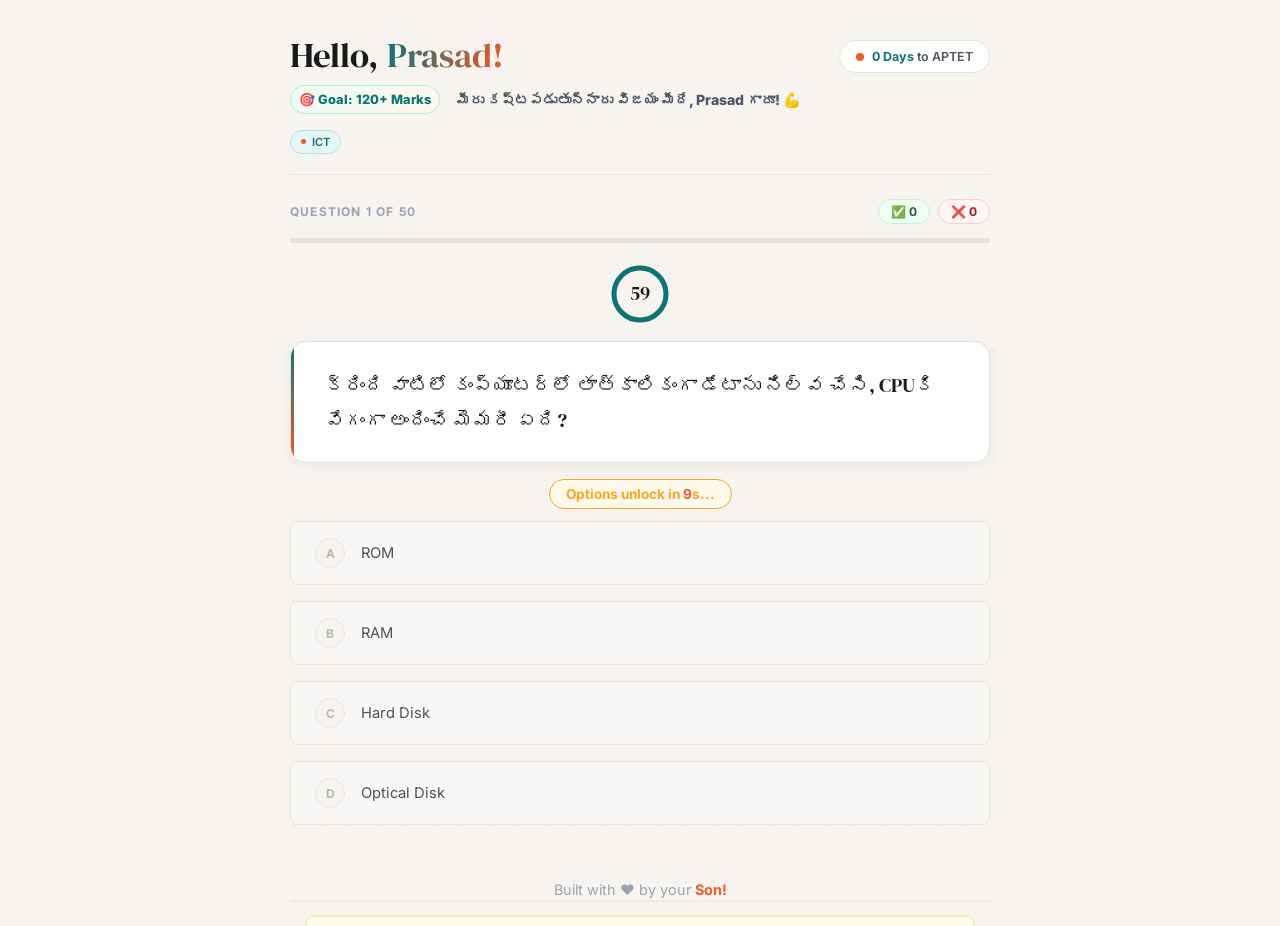
==== commit 029e987a: "Added downloading the entire quiz as PDF feature" ====
--- a/index.html
+++ b/index.html
@@ -106,7 +106,7 @@
                 </div>
                 <div class="result-actions">
                     <button class="retry-btn" onclick="startQuiz()">Try Again</button>
-                    <button class="download-btn" id="download-btn" onclick="downloadPDF()">Download Report (PDF)</button>
+                    <button class="revision-btn" onclick="downloadFullQuizPDF()">📚 Download Full Quiz for Revision</button>
                 </div>
             </div>
         </div>
--- a/styles/style.css
+++ b/styles/style.css
@@ -763,6 +763,33 @@
     transform: translateY(0);
 }
 
+/* ─── REVISION BTN ───────────────────────────── */
+.revision-btn {
+    width: 100%;
+    padding: 14px;
+    background: linear-gradient(100deg, #0d7377, #0e5f63);
+    color: var(--white);
+    border: none;
+    border-radius: var(--radius-md);
+    font-family: 'Inter', sans-serif;
+    font-size: 0.88rem;
+    font-weight: 700;
+    cursor: pointer;
+    transition: all .2s ease;
+    box-shadow: 0 3px 14px rgba(13, 115, 119, 0.28);
+    line-height: 1.4;
+}
+
+.revision-btn:hover {
+    opacity: .92;
+    transform: translateY(-2px);
+    box-shadow: 0 6px 20px rgba(13, 115, 119, 0.35);
+}
+
+.revision-btn:active {
+    transform: translateY(0);
+}
+
 /* ─── FOOTER ─────────────────────────────────── */
 footer {
     position: relative;
